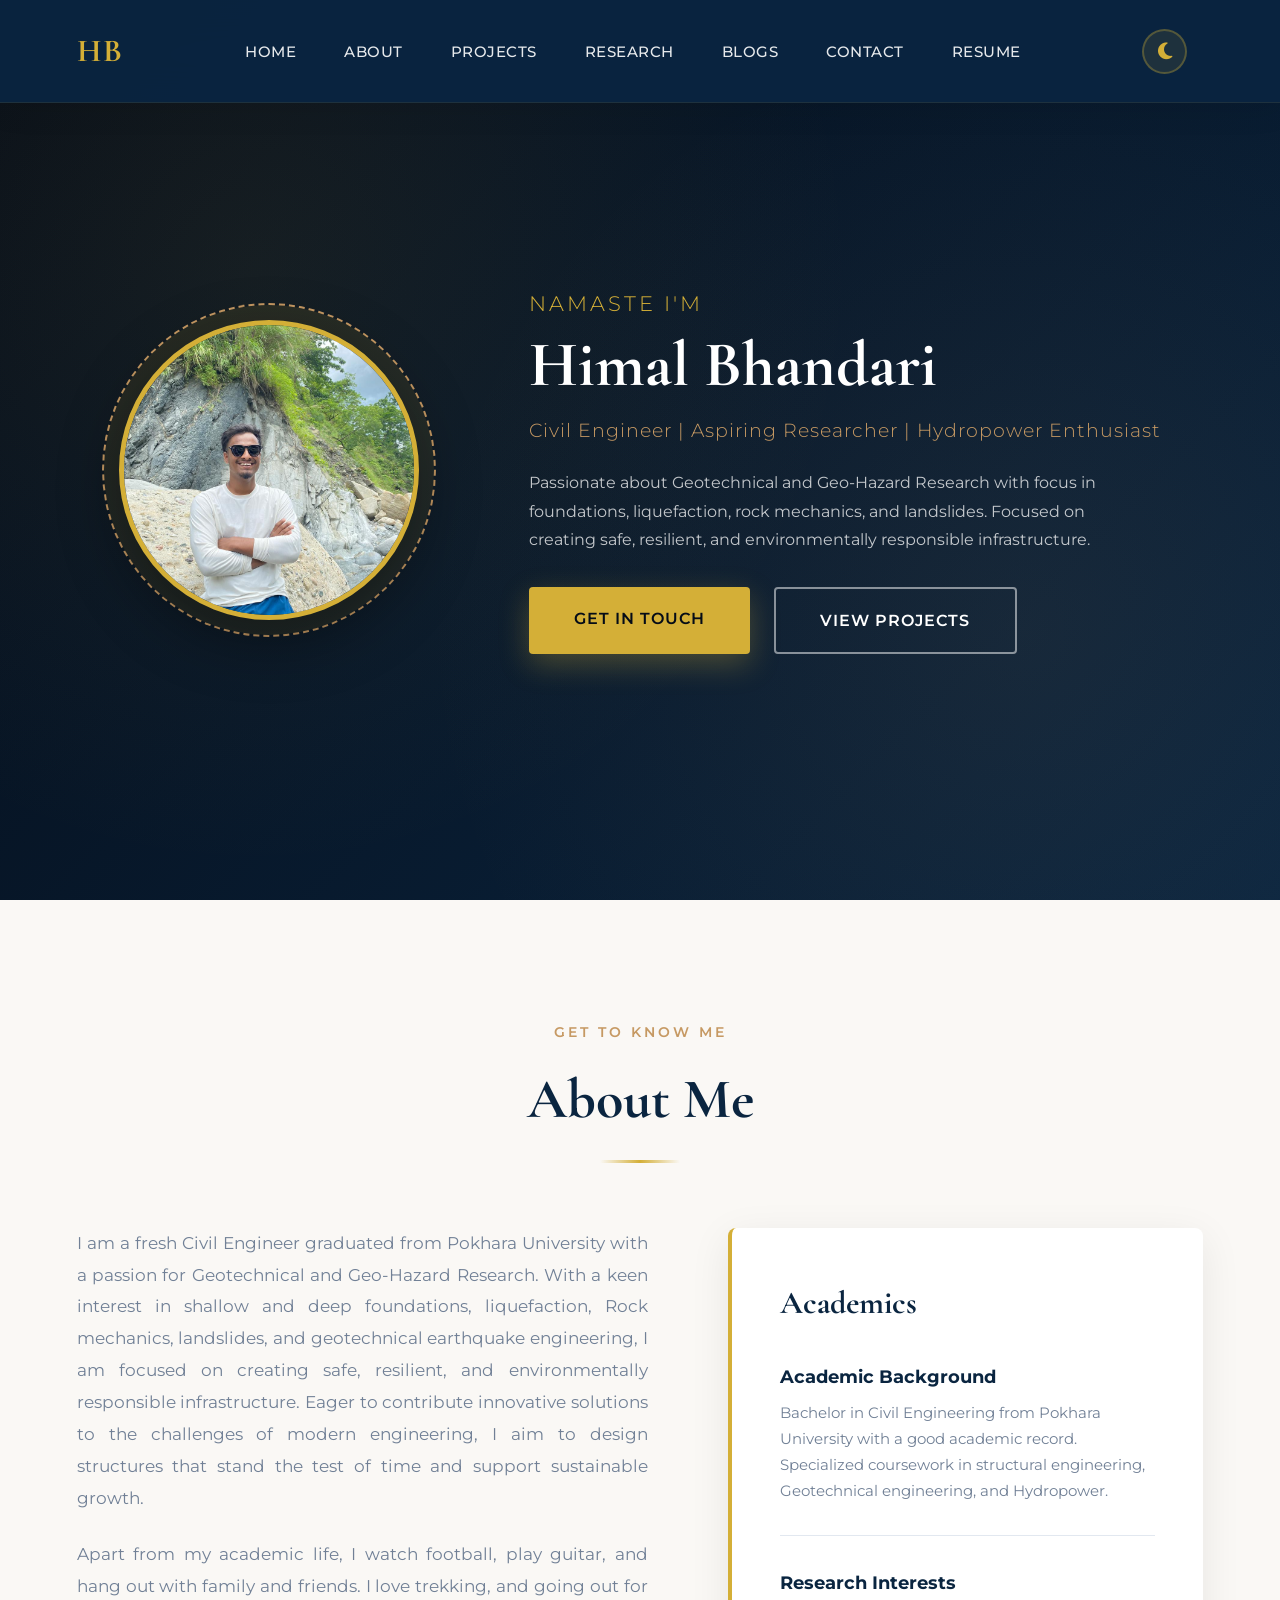
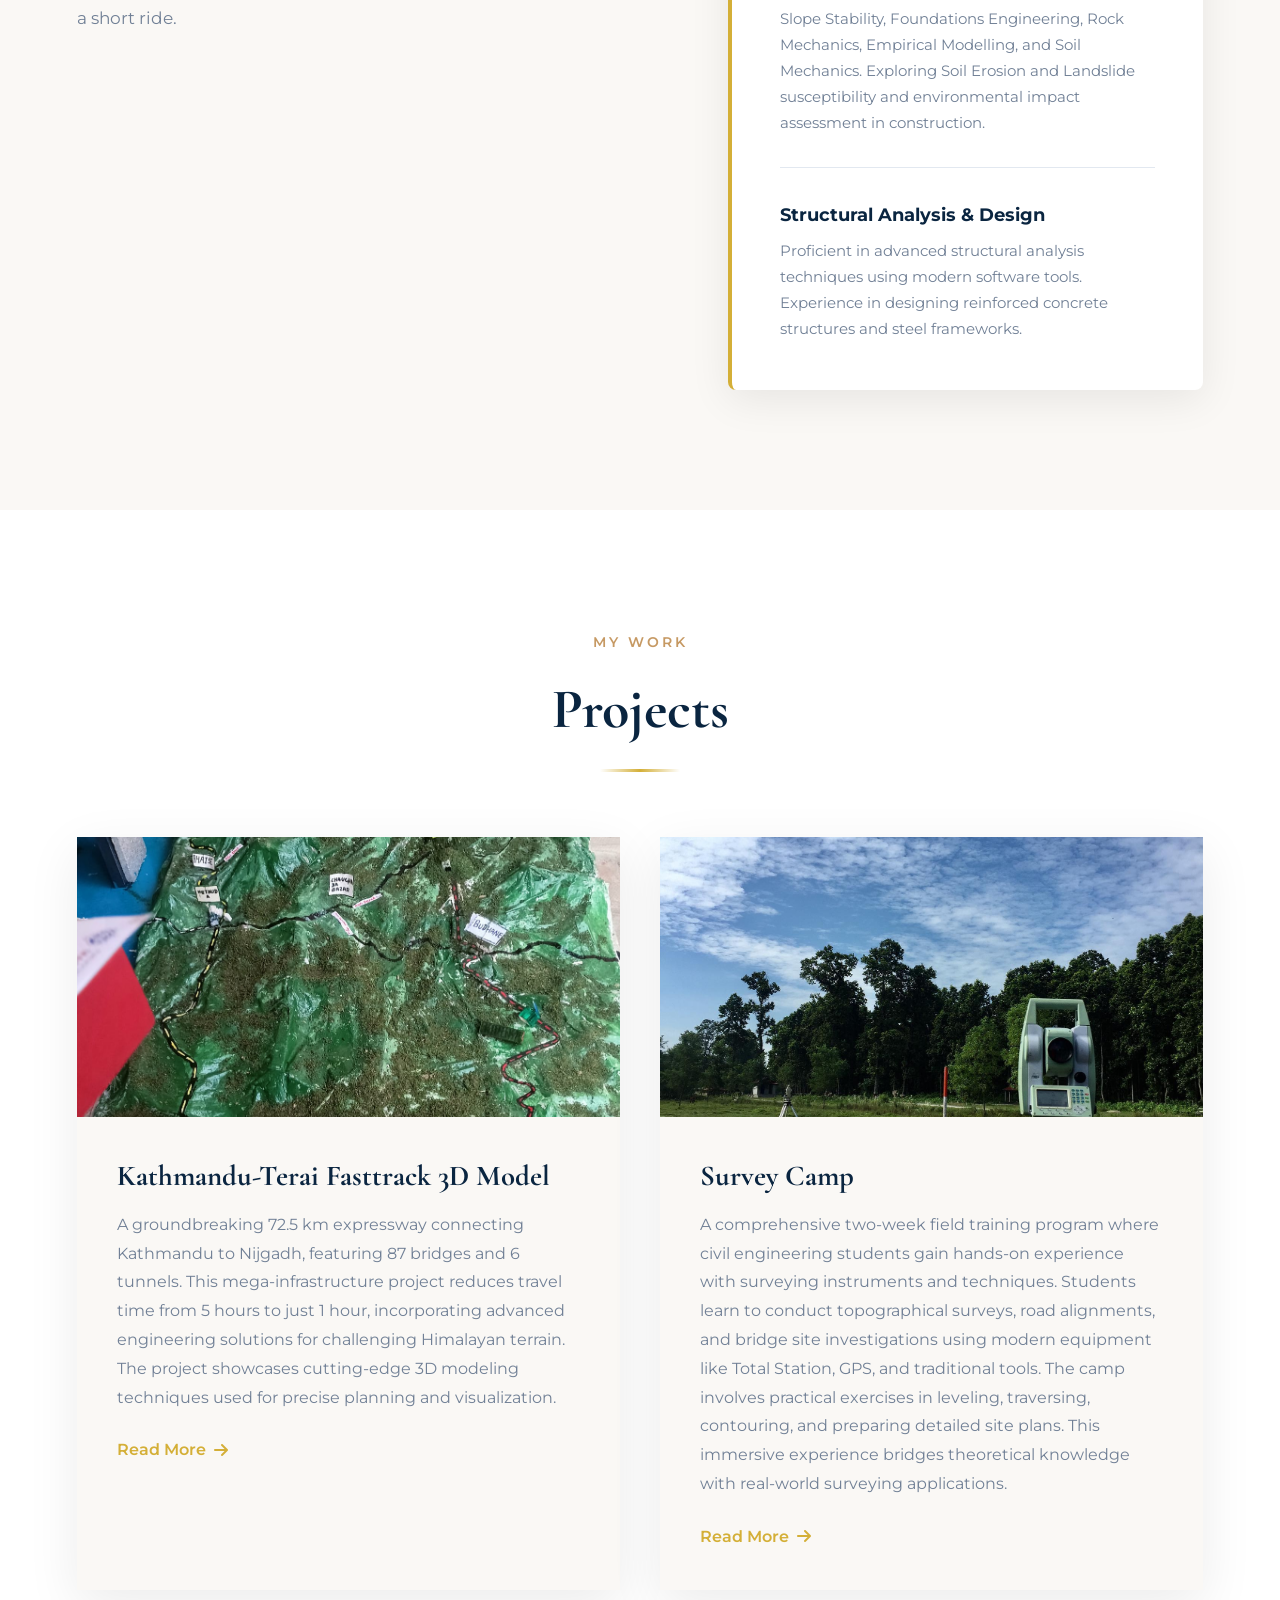
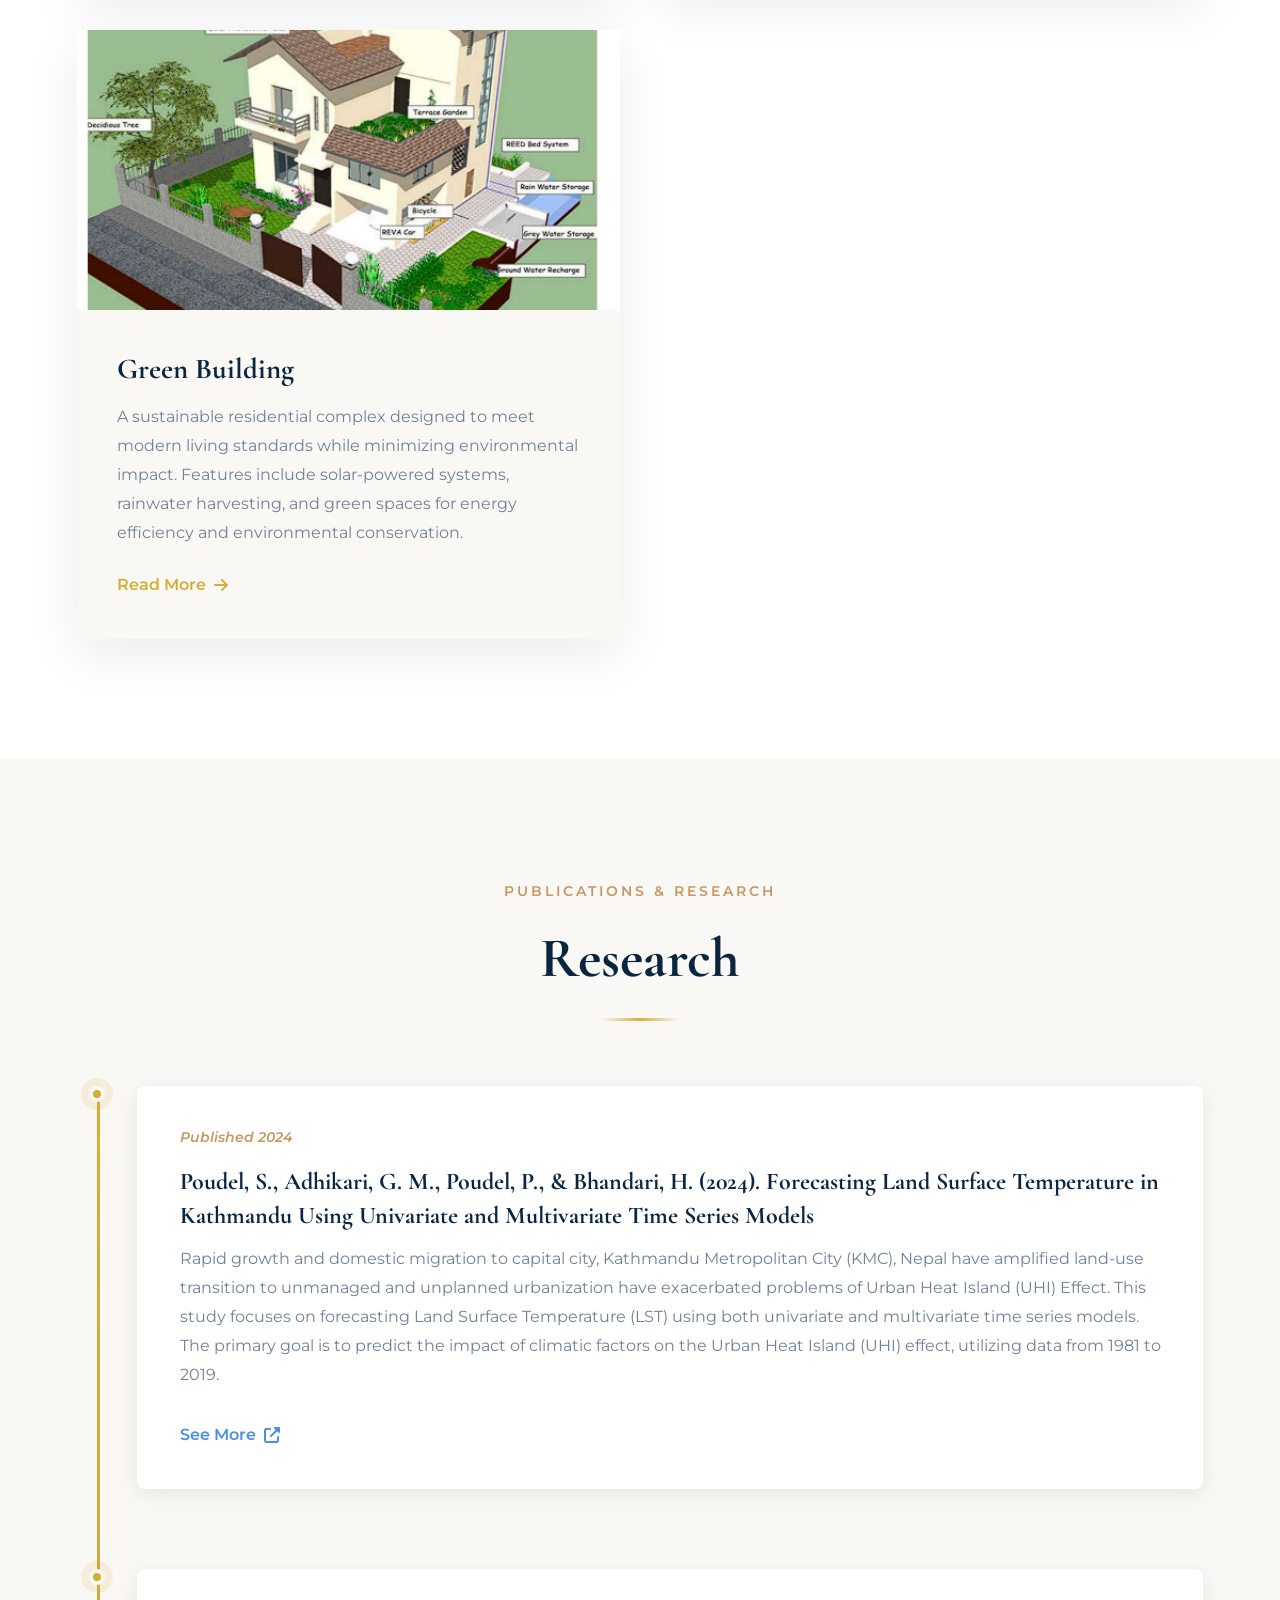
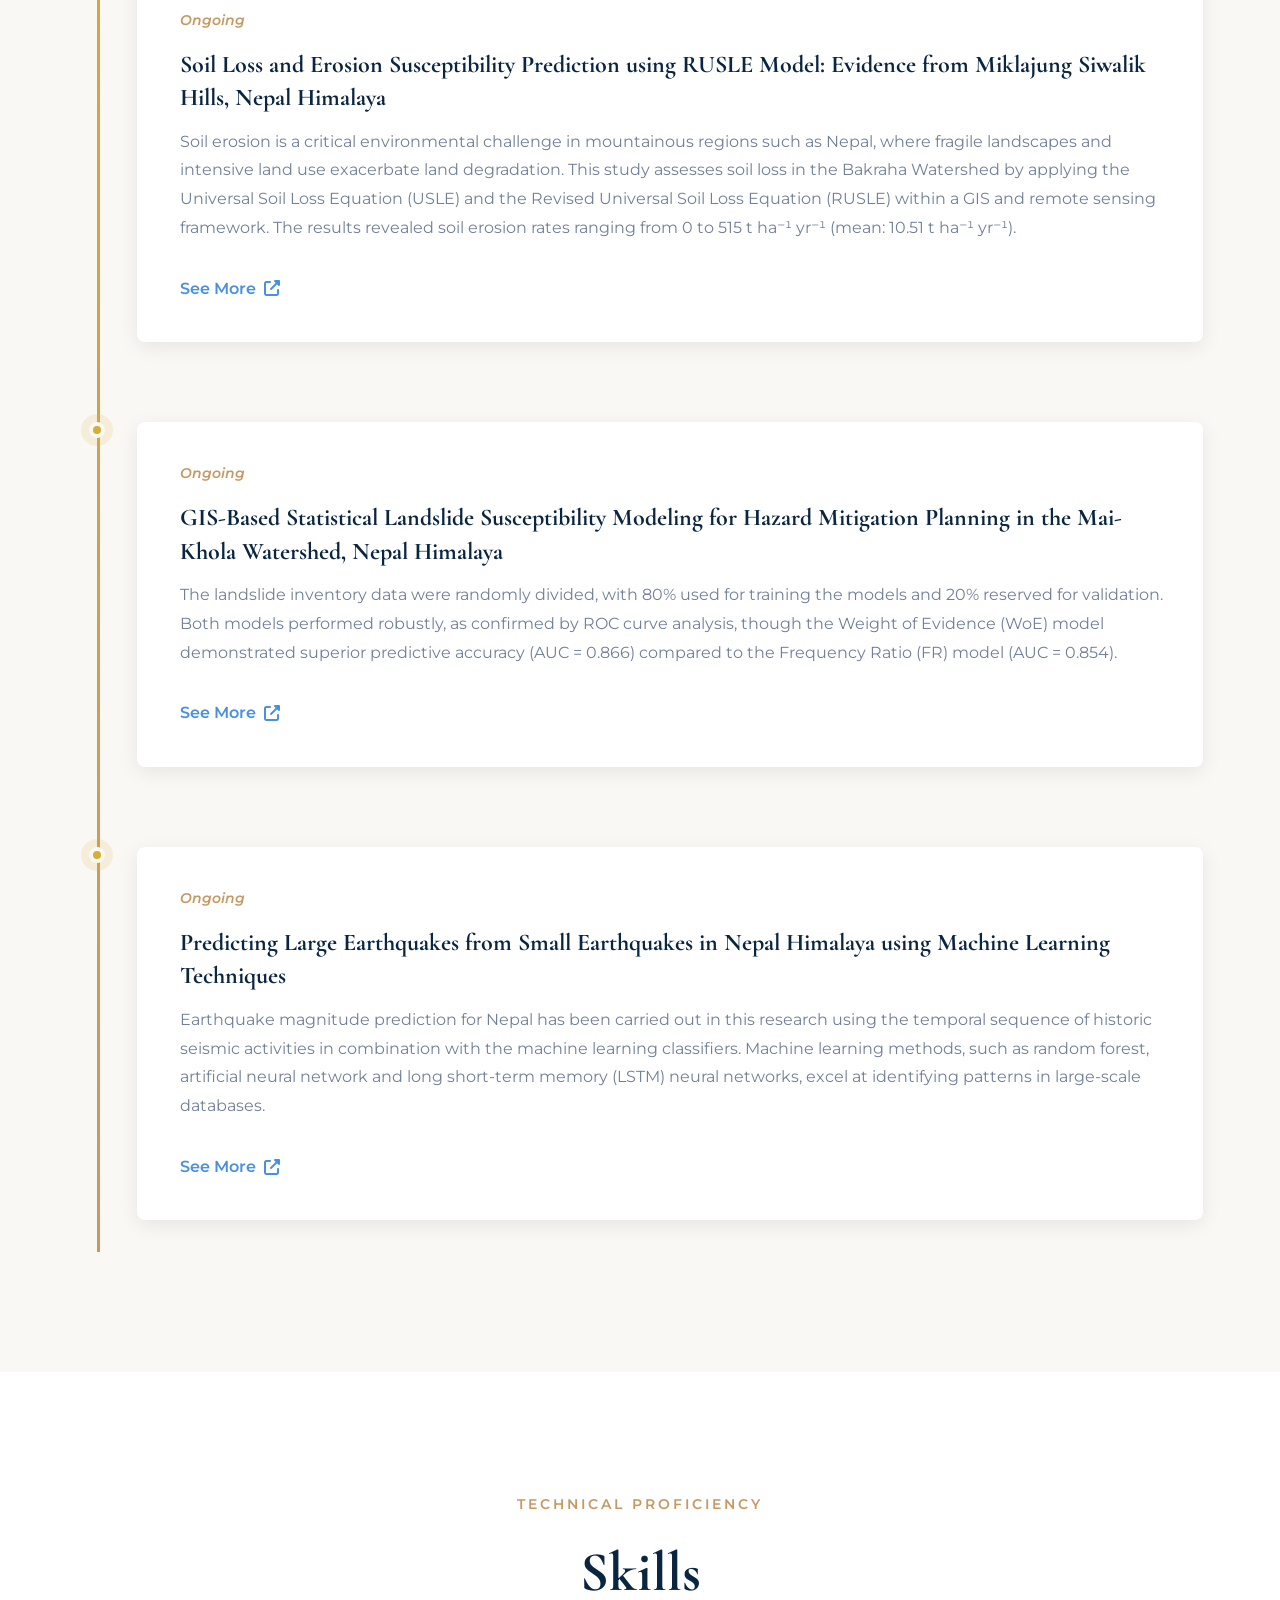
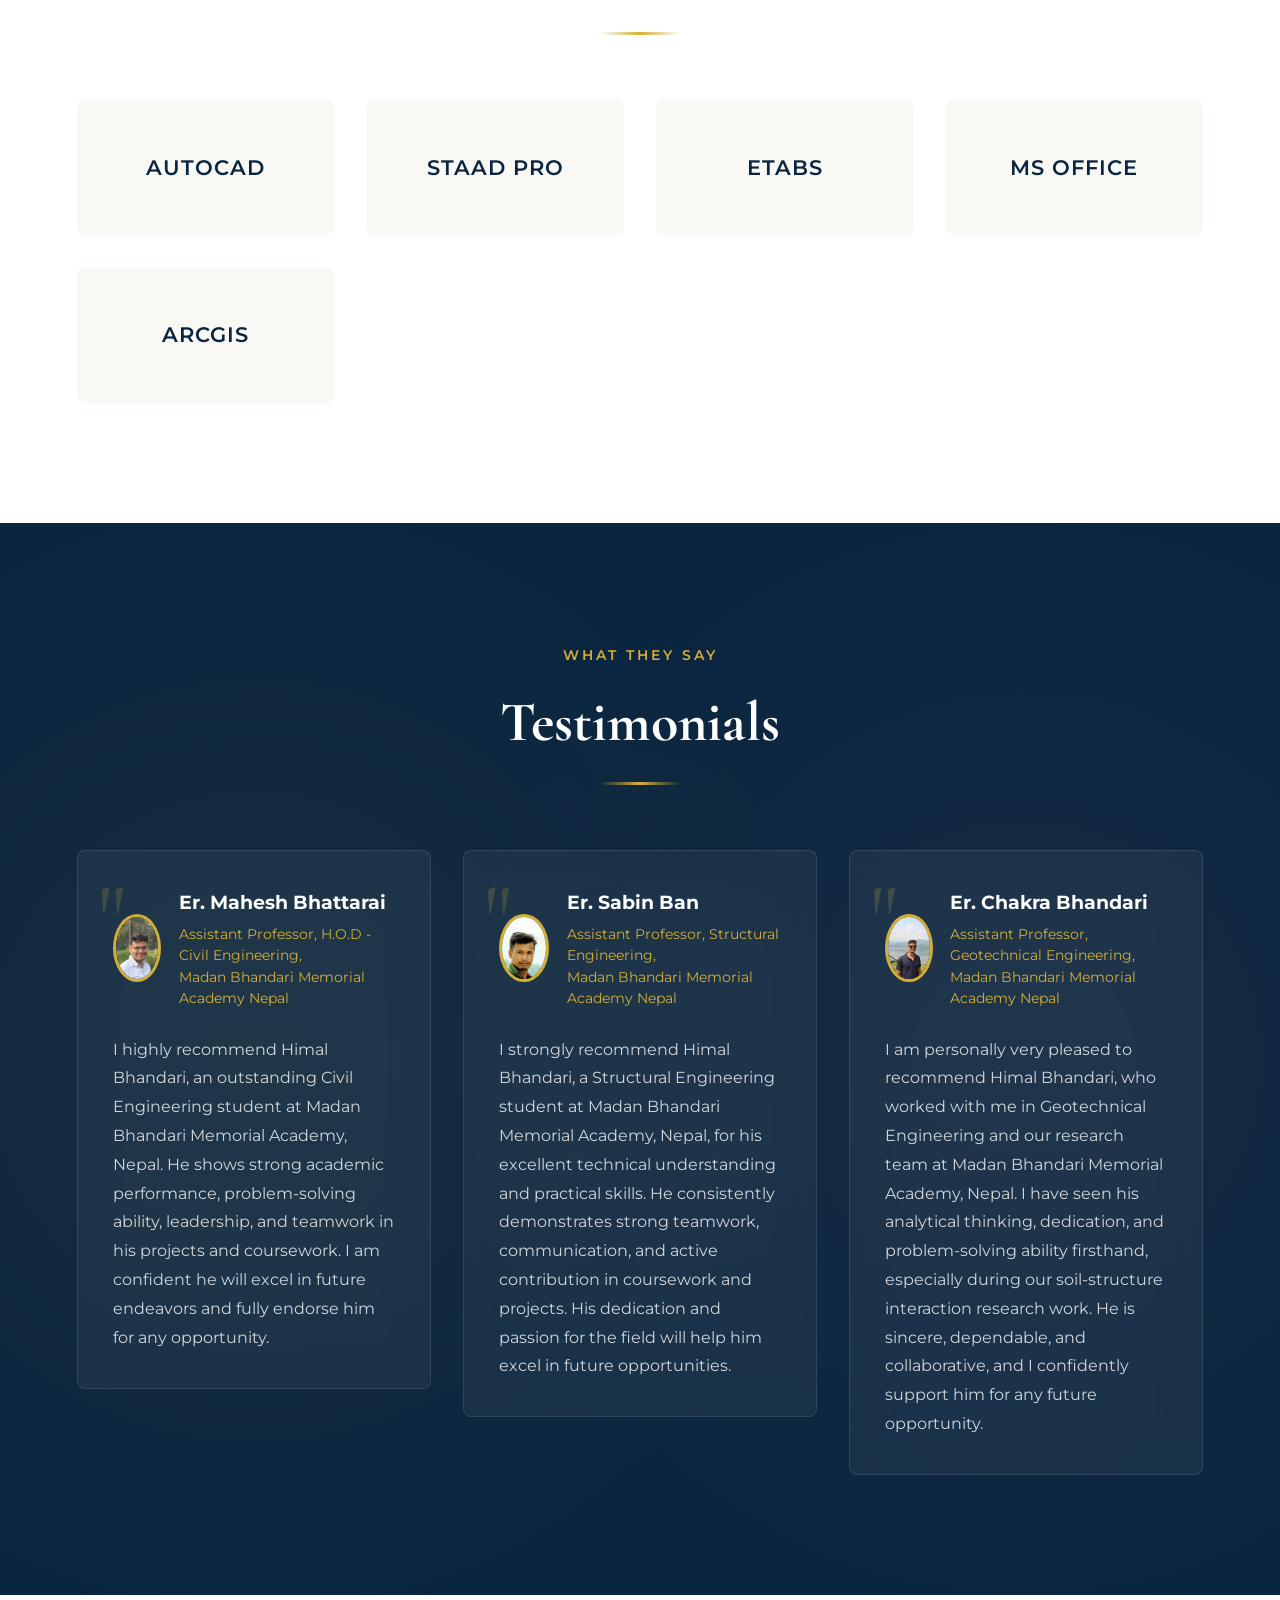
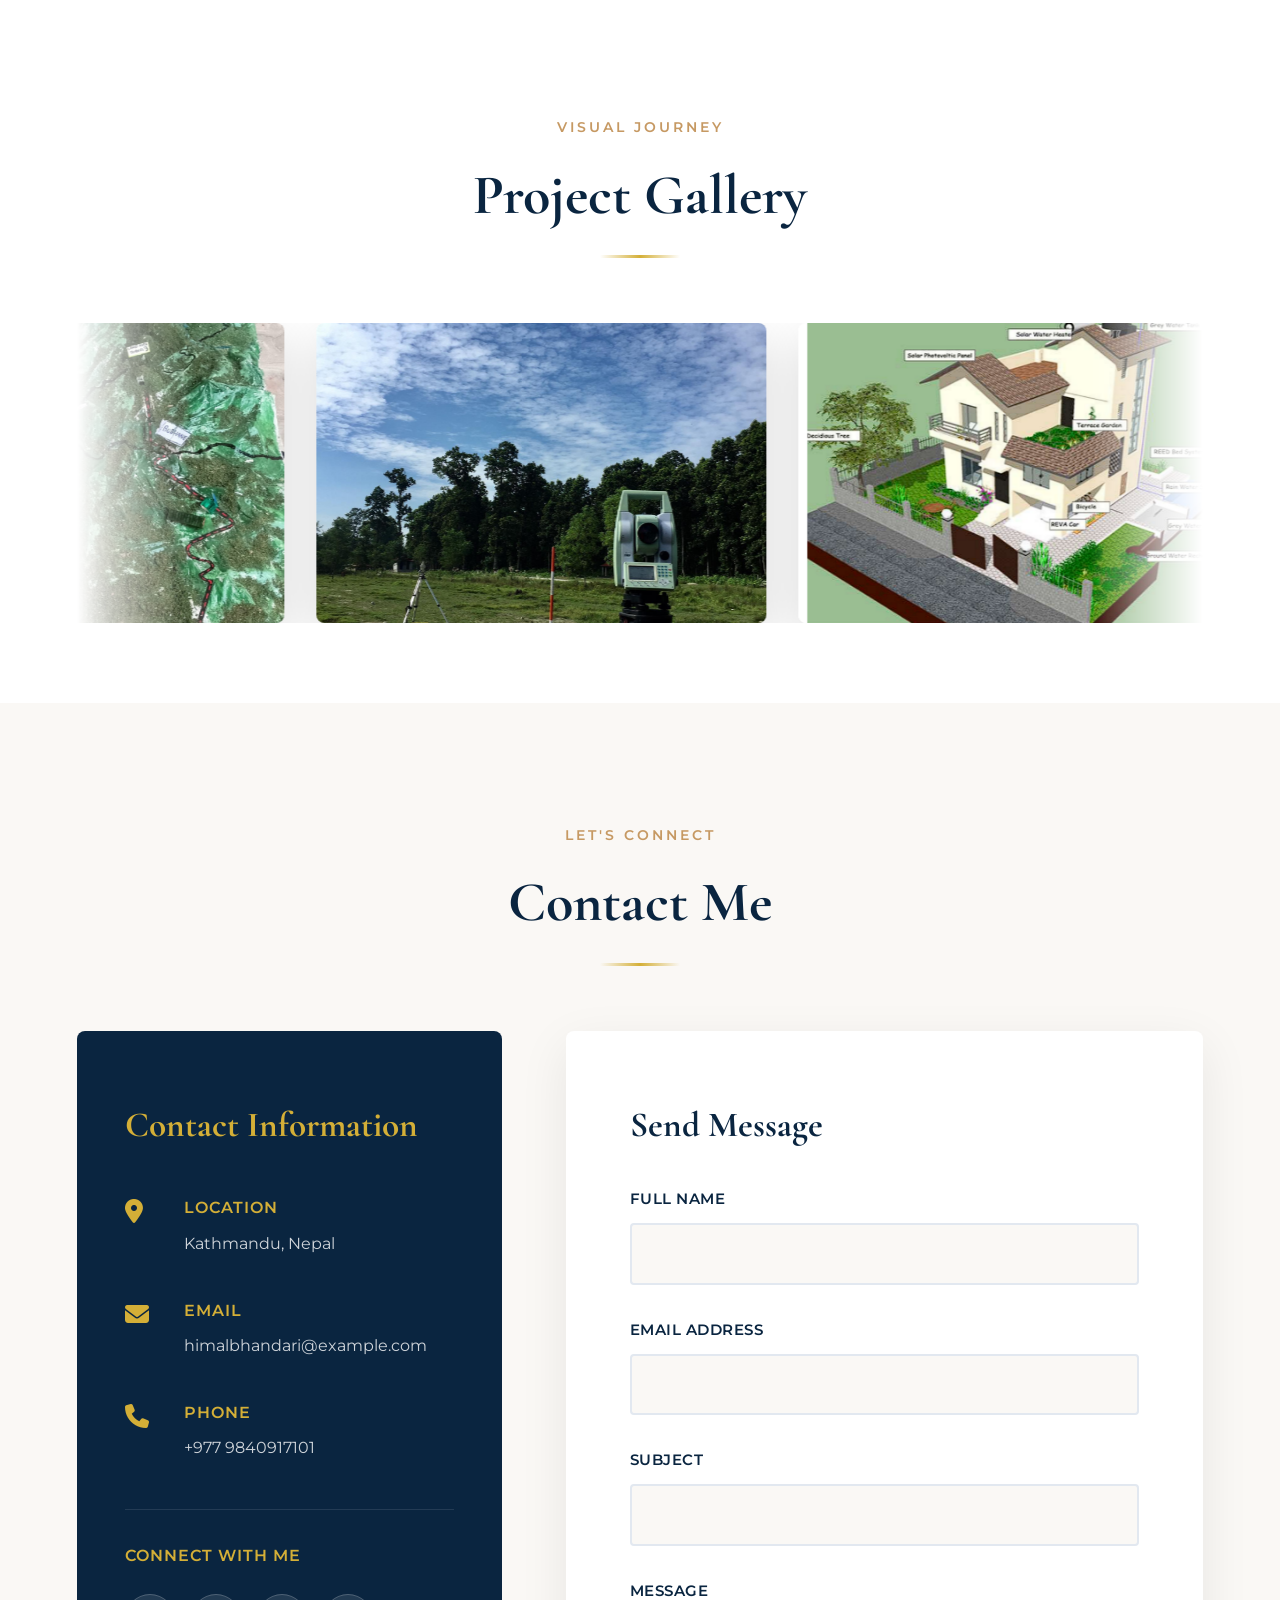
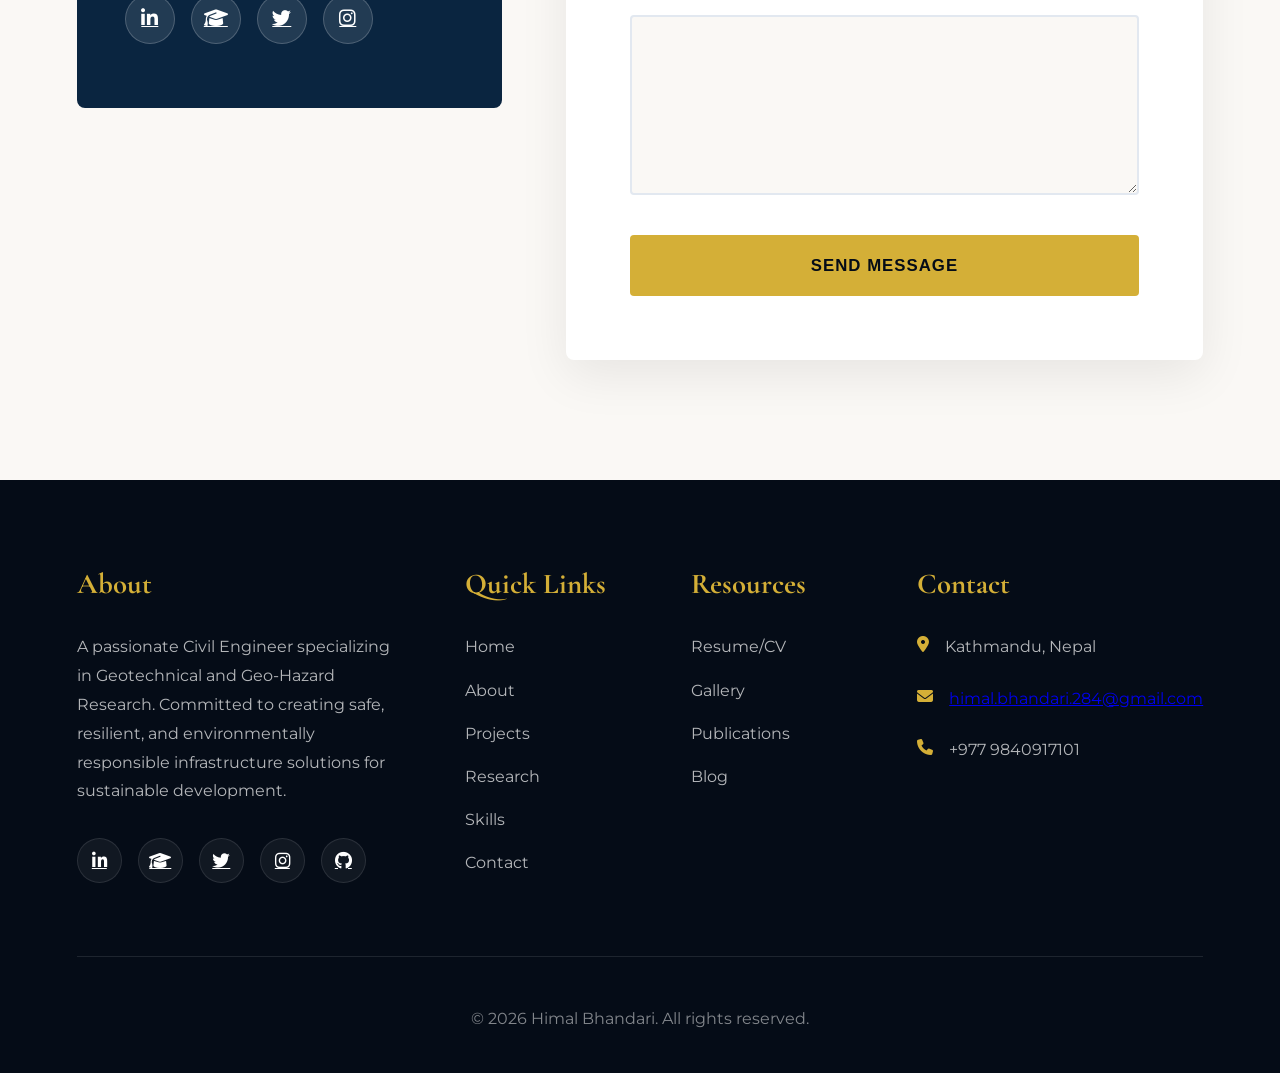
==== index.html @ 448cdfdd "Add files via upload" ====
<!DOCTYPE html>
<html lang="en">
<head>
    <meta charset="UTF-8">
    <meta name="viewport" content="width=device-width, initial-scale=1.0">
    <title>Himal Bhandari - Civil Engineer & Researcher</title>
    <link rel="icon" type="image/png" href="images/favicon-circle.png">
    <link rel="apple-touch-icon" href="images/profile.jpg">
    <meta name="description" content="Portfolio of Himal Bhandari, Civil Engineer and aspiring researcher focused on geotechnical engineering, geo-hazard analysis, hydropower, and sustainable infrastructure.">
    <meta name="keywords" content="Himal Bhandari, Civil Engineer, Geotechnical Engineering, Hydropower, Landslide, Soil Mechanics, Portfolio, Nepal">
    <meta name="author" content="Himal Bhandari">
    <meta name="robots" content="index, follow, max-image-preview:large">
    <link rel="canonical" href="index.html">
    <meta property="og:type" content="website">
    <meta property="og:title" content="Himal Bhandari - Civil Engineer & Researcher">
    <meta property="og:description" content="Civil engineering portfolio featuring projects, research, blogs, and contact information.">
    <meta property="og:url" content="index.html">
    <meta property="og:image" content="images/profile.jpg">
    <meta name="twitter:card" content="summary_large_image">
    <meta name="twitter:title" content="Himal Bhandari - Civil Engineer & Researcher">
    <meta name="twitter:description" content="Civil engineering portfolio featuring projects, research, and blogs.">
    <meta name="twitter:image" content="images/profile.jpg">
    <link href="https://fonts.googleapis.com/css2?family=Cormorant+Garamond:wght@300;400;600;700&family=Montserrat:wght@300;400;500;600;700&display=swap" rel="stylesheet">
    <link rel="stylesheet" href="https://cdnjs.cloudflare.com/ajax/libs/font-awesome/6.4.0/css/all.min.css">
    <link rel="stylesheet" href="style.css">
    <link rel="blog-page-css" href="blogs-page.css">
    <script type="application/ld+json">
    {
      "@context": "https://schema.org",
      "@type": "Person",
      "name": "Himal Bhandari",
      "jobTitle": "Civil Engineer",
      "url": "index.html",
      "image": "images/profile.jpg",
      "sameAs": [
        "https://linkedin.com/in/himal17101",
        "https://www.instagram.com/th3_heisenberg/"
      ]
    }
    </script>
</head>
<body>
    <!-- Navigation -->
    <nav>
        <div class="nav-container">
            <div class="logo"><a href="#home">HB</a></div>
            <ul class="nav-links" id="navLinks">
                <li><a href="#home">Home</a></li>
                <li><a href="#about">About</a></li>
                <li><a href="#projects">Projects</a></li>
                <li><a href="#research">Research</a></li>
                <li><a href="blogs-page.html" class="active">Blogs</a></li>
                <li><a href="#contact">Contact</a></li>
                <li><a href="images/CV_HIMAL_BHANDARI.pdf" target="_blank">Resume</a></li>
            </ul>
            <div class="theme-toggle" id="themeToggle">
                <i class="fas fa-moon"></i>
            </div>
            <div class="menu-toggle" id="menuToggle">
                <span></span>
                <span></span>
                <span></span>
            </div>
        </div>
    </nav>

    <!-- Hero Section -->
    <section class="hero" id="home">
        <div class="hero-container">
            <div class="profile-section">
                <div class="profile-image-wrapper">
                    <img src="images/profile.jpg" alt="Himal Bhandari" class="profile-image">
                </div>
            </div>
            <div class="hero-content">
                <div class="greeting">Namaste I'm</div>
                <h1>Himal Bhandari</h1>
                <div class="designation">
                    Civil Engineer | Aspiring Researcher | Hydropower Enthusiast
                </div>
                <p class="hero-description">
                    Passionate about Geotechnical and Geo-Hazard Research with focus in foundations, liquefaction, rock mechanics, and landslides. Focused on creating safe, resilient, and environmentally responsible infrastructure.
                </p>
                <div class="cta-buttons">
                    <a href="#contact" class="btn btn-primary">Get In Touch</a>
                    <a href="#projects" class="btn btn-secondary">View Projects</a>
                </div>
            </div>
        </div>
    </section>

    <!-- About Section -->
    <section class="about" id="about">
        <div class="section-container">
            <div class="section-header">
                <div class="section-subtitle">Get To Know Me</div>
                <h2 class="section-title">About Me</h2>
            </div>
            <div class="about-content">
                <div class="about-text">
                    <p>
                        I am a fresh Civil Engineer graduated from Pokhara University with a passion for Geotechnical and Geo-Hazard Research. With a keen interest in shallow and deep foundations, liquefaction, Rock mechanics, landslides, and geotechnical earthquake engineering, I am focused on creating safe, resilient, and environmentally responsible infrastructure. Eager to contribute innovative solutions to the challenges of modern engineering, I aim to design structures that stand the test of time and support sustainable growth.
                    </p>
                    <p>
                        Apart from my academic life, I watch football, play guitar, and hang out with family and friends. I love trekking, and going out for a short ride.
                    </p>
                </div>
                <div class="academics-section">
                    <h3>Academics</h3>
                    <div class="academic-item">
                        <h4>Academic Background</h4>
                        <p>Bachelor in Civil Engineering from Pokhara University with a good academic record. Specialized coursework in structural engineering, Geotechnical engineering, and Hydropower.</p>
                    </div>
                    <div class="academic-item">
                        <h4>Research Interests</h4>
                        <p>Slope Stability, Foundations Engineering, Rock Mechanics, Empirical Modelling, and Soil Mechanics. Exploring Soil Erosion and Landslide susceptibility and environmental impact assessment in construction.</p>
                    </div>
                    <div class="academic-item">
                        <h4>Structural Analysis & Design</h4>
                        <p>Proficient in advanced structural analysis techniques using modern software tools. Experience in designing reinforced concrete structures and steel frameworks.</p>
                    </div>
                </div>
            </div>
        </div>
    </section>

    <!-- Projects Section -->
    <section class="projects" id="projects">
        <div class="section-container">
            <div class="section-header">
                <div class="section-subtitle">My Work</div>
                <h2 class="section-title">Projects</h2>
            </div>
            <div class="projects-masonry">
                <div class="project-item">
                    <div class="project-image-container">
                        <img src="images/ktm-terai fasttrack model.jpg" alt="Kathmandu-Terai Fasttrack">
                        <div class="project-overlay"></div>
                    </div>
                    <div class="project-info">
                        <h3>Kathmandu-Terai Fasttrack 3D Model</h3>
                        <p>A groundbreaking 72.5 km expressway connecting Kathmandu to Nijgadh, featuring 87 bridges and 6 tunnels. This mega-infrastructure project reduces travel time from 5 hours to just 1 hour, incorporating advanced engineering solutions for challenging Himalayan terrain. The project showcases cutting-edge 3D modeling techniques used for precise planning and visualization.</p>
                        <a href="project-fasttrack.html" class="project-link">
                            Read More <i class="fas fa-arrow-right"></i>
                        </a>
                    </div>
                </div>

                <div class="project-item">
                    <div class="project-image-container">
                        <img src="images/survey camp1.jpeg" alt="Survey Camp">
                        <div class="project-overlay"></div>
                    </div>
                    <div class="project-info">
                        <h3>Survey Camp</h3>
                        <p>A comprehensive two-week field training program where civil engineering students gain hands-on experience with surveying instruments and techniques. Students learn to conduct topographical surveys, road alignments, and bridge site investigations using modern equipment like Total Station, GPS, and traditional tools. The camp involves practical exercises in leveling, traversing, contouring, and preparing detailed site plans. This immersive experience bridges theoretical knowledge with real-world surveying applications.</p>
                        <a href="project-survey-camp.html" class="project-link">
                            Read More <i class="fas fa-arrow-right"></i>
                        </a>
                    </div>
                </div>

                <div class="project-item">
                    <div class="project-image-container">
                        <img src="images/green building .png" alt="Green Building">
                        <div class="project-overlay"></div>
                    </div>
                    <div class="project-info">
                        <h3>Green Building</h3>
                        <p>A sustainable residential complex designed to meet modern living standards while minimizing environmental impact. Features include solar-powered systems, rainwater harvesting, and green spaces for energy efficiency and environmental conservation.</p>
                        <a href="project-green-building.html" class="project-link">
                            Read More <i class="fas fa-arrow-right"></i>
                        </a>
                    </div>
                </div>
            </div>
        </div>
    </section>

    <!-- Research Section -->
    <section class="research" id="research">
        <div class="section-container">
            <div class="section-header">
                <div class="section-subtitle">Publications & Research</div>
                <h2 class="section-title">Research</h2>
            </div>
            <div class="research-timeline">
                <div class="research-entry">
                    <div class="research-marker"></div>
                    <div class="research-image">
                        <img src="images/LST analysis of KTM.png" alt="LST Analysis Research">
                    </div>
                    <div class="research-content">
                        <div class="research-meta">Published 2024</div>
                        <h3>Poudel, S., Adhikari, G. M., Poudel, P., & <b>Bhandari, H</b>. (2024). Forecasting Land Surface Temperature in Kathmandu Using Univariate and Multivariate Time Series Models</h3>
                        <p>Rapid growth and domestic migration to capital city, Kathmandu Metropolitan City (KMC), Nepal have amplified land-use transition to unmanaged and unplanned urbanization have exacerbated problems of Urban Heat Island (UHI) Effect. This study focuses on forecasting Land Surface Temperature (LST) using both univariate and multivariate time series models. The primary goal is to predict the impact of climatic factors on the Urban Heat Island (UHI) effect, utilizing data from 1981 to 2019.</p>
                        <a href="https://www.preprints.org/manuscript/202410.1562/v1" target="_blank" class="research-link">
                            See More <i class="fas fa-external-link-alt"></i>
                        </a>
                    </div>
                </div>

                <div class="research-entry">
                    <div class="research-marker"></div>
                    <div class="research-image">
                        <img src="images/soil severity classes.png" alt="Soil Loss Research">
                    </div>
                    <div class="research-content">
                        <div class="research-meta">Ongoing</div>
                        <h3>Soil Loss and Erosion Susceptibility Prediction using RUSLE Model: Evidence from Miklajung Siwalik Hills, Nepal Himalaya</h3>
                        <p>Soil erosion is a critical environmental challenge in mountainous regions such as Nepal, where fragile landscapes and intensive land use exacerbate land degradation. This study assesses soil loss in the Bakraha Watershed by applying the Universal Soil Loss Equation (USLE) and the Revised Universal Soil Loss Equation (RUSLE) within a GIS and remote sensing framework. The results revealed soil erosion rates ranging from 0 to 515 t ha⁻¹ yr⁻¹ (mean: 10.51 t ha⁻¹ yr⁻¹).</p>
                        <a href="images/Final Black book report on soil loss and erosion .pdf" class="research-link">
                            See More <i class="fas fa-external-link-alt"></i>
                        </a>
                    </div>
                </div>

                <div class="research-entry">
                    <div class="research-marker"></div>
                    <div class="research-image">
                        <img src="images/landslide.jpg" alt="Landslide Research">
                    </div>
                    <div class="research-content">
                        <div class="research-meta">Ongoing</div>
                        <h3>GIS-Based Statistical Landslide Susceptibility Modeling for Hazard Mitigation Planning in the Mai-Khola Watershed, Nepal Himalaya</h3>
                        <p>The landslide inventory data were randomly divided, with 80% used for training the models and 20% reserved for validation. Both models performed robustly, as confirmed by ROC curve analysis, though the Weight of Evidence (WoE) model demonstrated superior predictive accuracy (AUC = 0.866) compared to the Frequency Ratio (FR) model (AUC = 0.854).</p>
                        <a href="images/landslide final report.pdf" class="research-link">
                            See More <i class="fas fa-external-link-alt"></i>
                        </a>
                    </div>
                </div>

                <div class="research-entry">
                    <div class="research-marker"></div>
                    <div class="research-image">
                        <img src="images/paper coming soon.png" alt="Earthquake Prediction Research">
                    </div>
                    <div class="research-content">
                        <div class="research-meta">Ongoing</div>
                        <h3>Predicting Large Earthquakes from Small Earthquakes in Nepal Himalaya using Machine Learning Techniques</h3>
                        <p>Earthquake magnitude prediction for Nepal has been carried out in this research using the temporal sequence of historic seismic activities in combination with the machine learning classifiers. Machine learning methods, such as random forest, artificial neural network and long short-term memory (LSTM) neural networks, excel at identifying patterns in large-scale databases.</p>
                        <a href="images/proposal of large earthquake prediction from small earthquake using machine learning techniques.pdf" class="research-link">
                            See More <i class="fas fa-external-link-alt"></i>
                        </a>
                    </div>
                </div>
            </div>
        </div>
    </section>

    <!-- Skills Section -->
    <section class="skills" id="skills">
        <div class="section-container">
            <div class="section-header">
                <div class="section-subtitle">Technical Proficiency</div>
                <h2 class="section-title">Skills</h2>
            </div>
            <div class="skills-grid">
                <div class="skill-card">
                    <h3>AUTOCAD</h3>
                </div>
                <div class="skill-card">
                    <h3>STAAD PRO</h3>
                </div>
                <div class="skill-card">
                    <h3>ETABS</h3>
                </div>
                <div class="skill-card">
                    <h3>MS OFFICE</h3>
                </div>
                <div class="skill-card">
                    <h3>ARCGIS</h3>
                </div>
            </div>
        </div>
    </section>

    <!-- Testimonials Section -->
    <section class="testimonials">
        <div class="section-container">
            <div class="section-header">
                <div class="section-subtitle">What They Say</div>
                <h2 class="section-title">Testimonials</h2>
            </div>
            <div class="testimonials-slider">
                <div class="testimonial-track">
                    <div class="testimonial-card">
                        <div class="testimonial-header">
                            <div class="testimonial-avatar">
                                <img src="images/mahesh-bhattrai.jpg" alt="Er. Mahesh Bhattarai">
                            </div>
                            <div class="testimonial-author">
                                <h4>Er. Mahesh Bhattarai</h4>
                                <p>Assistant Professor, H.O.D - Civil Engineering,<br>Madan Bhandari Memorial Academy Nepal</p>
                            </div>
                        </div>
                        <div class="testimonial-text">
                            I highly recommend Himal Bhandari, an outstanding Civil Engineering student at Madan Bhandari Memorial Academy, Nepal.
He shows strong academic performance, problem-solving ability, leadership, and teamwork in his projects and coursework.
I am confident he will excel in future endeavors and fully endorse him for any opportunity.
                        </div>
                    </div>

                    <div class="testimonial-card">
                        <div class="testimonial-header">
                            <div class="testimonial-avatar">
                                <img src="images/sabin-ban.jpg" alt="Er. Sabin Ban">
                            </div>
                            <div class="testimonial-author">
                                <h4>Er. Sabin Ban</h4>
                                <p>Assistant Professor, Structural Engineering,<br>Madan Bhandari Memorial Academy Nepal</p>
                            </div>
                        </div>
                        <div class="testimonial-text">
                            I strongly recommend Himal Bhandari, a Structural Engineering student at Madan Bhandari Memorial Academy, Nepal, for his excellent technical understanding and practical skills.
                                He consistently demonstrates strong teamwork, communication, and active contribution in coursework and projects.
                                    His dedication and passion for the field will help him excel in future opportunities.
                        </div>
                    </div>

                    <div class="testimonial-card">
                        <div class="testimonial-header">
                            <div class="testimonial-avatar">
                                <img src="images/chakra-bhandari.png" alt="Er. Chakra Bhandari">
                            </div>
                            <div class="testimonial-author">
                                <h4>Er. Chakra Bhandari</h4>
                                <p>Assistant Professor, Geotechnical Engineering,<br>Madan Bhandari Memorial Academy Nepal</p>
                            </div>
                        </div>
                        <div class="testimonial-text">
                           I am personally very pleased to recommend Himal Bhandari, who worked with me in Geotechnical Engineering and our research team at Madan Bhandari Memorial Academy, Nepal.
                                I have seen his analytical thinking, dedication, and problem-solving ability firsthand, especially during our soil-structure interaction research work.
                                    He is sincere, dependable, and collaborative, and I confidently support him for any future opportunity.
                        </div>
                    </div>

                    <div class="testimonial-card">
                        <div class="testimonial-header">
                            <div class="testimonial-avatar">
                                <img src="images/himal senior.jpeg" alt="Er. Himal Bhandari">
                            </div>
                            <div class="testimonial-author">
                                <h4>Er. Himal Bhandari</h4>
                                <p>Computer Engineer, Dot Net Developer,<br>Kathmandu, Nepal</p>
                            </div>
                        </div>
                        <div class="testimonial-text">
                            Himal consistently demonstrates discipline, technical curiosity, and practical engineering judgment.
                                He works methodically, communicates clearly, and contributes positively in collaborative environments.
                                    I strongly believe he will deliver high-quality results in research and professional engineering roles.
                        </div>
                    </div>
                </div>
            </div>
        </div>
    </section>

    <!-- Gallery Section -->
    <section class="gallery" id="gallery">
        <div class="section-container">
            <div class="section-header">
                <div class="section-subtitle">Visual Journey</div>
                <h2 class="section-title">Project Gallery</h2>
            </div>
        </div>
        <div class="gallery-slider">
            <div class="gallery-track">
                <div class="gallery-item">
                    <img src="images/ktm-terai fasttrack model.jpg" alt="Physical Model of Fasttrack">
                </div>
                <div class="gallery-item">
                    <img src="images/survey camp1.jpeg" alt="survey using total station">
                </div>
                <div class="gallery-item">
                    <img src="images/green building .png" alt="Thematic image of green building">
                </div>
                <div class="gallery-item">
                    <img src="images/LST analysis of KTM.png" alt="Project 4">
                </div>
                <div class="gallery-item">
                    <img src="images/soil severity classes.png" alt="Soil erosion severity classes of Bakraha Watershed, urlabari.">
                </div>
                <div class="gallery-item">
                    <img src="images/landslide.jpg" alt="Landslide inventory of Mail khola watershed illam.">
                </div>
                <!-- Duplicate for seamless loop -->
                <div class="gallery-item">
                    <img src="images/ktm-terai fasttrack model.jpg" alt="Physical Model of Fasttrack">
                </div>
                <div class="gallery-item">
                    <img src="images/survey camp1.jpeg" alt="survey using total station">
                </div>
                <div class="gallery-item">
                    <img src="images/green building .png" alt="Thematic image of green building">
                </div>
                <div class="gallery-item">
                    <img src="images/LST analysis of KTM.png" alt="Project 4">
                </div>
                <div class="gallery-item">
                    <img src="images/soil severity classes.png" alt="Soil erosion severity classes of Bakraha Watershed, urlabari.">
                </div>
                <div class="gallery-item">
                    <img src="images/landslide.jpg" alt="Landslide inventory of Mail khola watershed illam.">
                </div>
            </div>
        </div>
    </section>

    <!-- Contact Section -->
    <section class="contact" id="contact">
        <div class="section-container">
            <div class="section-header">
                <div class="section-subtitle">Let's Connect</div>
                <h2 class="section-title">Contact Me</h2>
            </div>
            <div class="contact-wrapper">
                <div class="contact-info-section">
                    <h3>Contact Information</h3>
                    
                    <div class="contact-item">
                        <i class="fas fa-map-marker-alt"></i>
                        <div class="contact-item-content">
                            <h4>Location</h4>
                            <p>Kathmandu, Nepal</p>
                        </div>
                    </div>

                    <div class="contact-item">
                        <i class="fas fa-envelope"></i>
                        <div class="contact-item-content">
                            <h4>Email</h4>
                            <p>himalbhandari@example.com</p>
                        </div>
                    </div>

                    <div class="contact-item">
                        <i class="fas fa-phone"></i>
                        <div class="contact-item-content">
                            <h4>Phone</h4>
                            <p>+977 9840917101</p>
                        </div>
                    </div>

                    <div class="contact-social">
                        <h4>Connect With Me</h4>
                        <div class="social-icons">
                            <a href="https://linkedin.com/in/himal17101" target="_blank"><i class="fab fa-linkedin-in"></i></a>
                            <a href="https://scholar.google.com/citations?user=aq6gFBcAAAAJ&hl=en" target="_blank"><i class="fas fa-graduation-cap"></i></a>
                            <a href="https://twitter.com" target="_blank"><i class="fab fa-twitter"></i></a>
                            <a href="https://www.instagram.com/th3_heisenberg/" target="_blank"><i class="fab fa-instagram"></i></a>
                        </div>
                    </div>
                </div>

                <div class="contact-form-section">
                    <h3>Send Message</h3>
                    <form id="contactForm" action="https://formsubmit.co/himal.bhandari.284@gmail.com" method="POST">
                        <input type="hidden" name="_subject" value="New portfolio contact form submission">
                        <div class="form-group">
                            <label for="name">Full Name</label>
                            <input type="text" id="name" name="name" required>
                        </div>
                        <div class="form-group">
                            <label for="email">Email Address</label>
                            <input type="email" id="email" name="email" required>
                        </div>
                        <div class="form-group">
                            <label for="subject">Subject</label>
                            <input type="text" id="subject" name="subject" required>
                        </div>
                        <div class="form-group">
                            <label for="message">Message</label>
                            <textarea id="message" name="message" required></textarea>
                        </div>
                        <button type="submit" class="submit-btn">Send Message</button>
                    </form>
                </div>
            </div>
        </div>
    </section>

    <!-- Footer -->
    <footer>
        <div class="footer-content">
            <div class="footer-section footer-about">
                <h3>About</h3>
                <p>A passionate Civil Engineer specializing in Geotechnical and Geo-Hazard Research. Committed to creating safe, resilient, and environmentally responsible infrastructure solutions for sustainable development.</p>
                <div class="footer-social">
                    <a href="https://linkedin.com/in/himal17101" target="_blank"><i class="fab fa-linkedin-in"></i></a>
                    <a href="https://scholar.google.com/citations?user=aq6gFBcAAAAJ&hl=en" target="_blank"><i class="fas fa-graduation-cap"></i></a>
                    <a href="https://twitter.com" target="_blank"><i class="fab fa-twitter"></i></a>
                    <a href="https://www.instagram.com/th3_heisenberg/" target="_blank"><i class="fab fa-instagram"></i></a>
                    <a href="https://github.com" target="_blank"><i class="fab fa-github"></i></a>
                </div>
            </div>

            <div class="footer-section">
                <h3>Quick Links</h3>
                <ul class="footer-links">
                    <li><a href="#home">Home</a></li>
                    <li><a href="#about">About</a></li>
                    <li><a href="#projects">Projects</a></li>
                    <li><a href="#research">Research</a></li>
                    <li><a href="#skills">Skills</a></li>
                    <li><a href="#contact">Contact</a></li>
                </ul>
            </div>

            <div class="footer-section">
                <h3>Resources</h3>
                <ul class="footer-links">
                    <li><a href="images/CV_HIMAL_BHANDARI.pdf" target="_blank">Resume/CV</a></li>
                    <li><a href="#gallery">Gallery</a></li>
                    <li><a href="#">Publications</a></li>
                    <li><a href="blogs-page.html">Blog</a></li>
                </ul>
            </div>

            <div class="footer-section">
                <h3>Contact</h3>
                <div class="footer-contact-item">
                    <i class="fas fa-map-marker-alt"></i>
                    <p>Kathmandu, Nepal</p>
                </div>
                <div class="footer-contact-item">
                    <i class="fas fa-envelope"></i>
                    <a href="mailto:himal.bhandari.284@gmail.com">himal.bhandari.284@gmail.com</a>
                </div>
                <div class="footer-contact-item">
                    <i class="fas fa-phone"></i>
                    <p>+977 9840917101</p>
                </div>
            </div>
        </div>

        <div class="footer-bottom">
            <p>&copy; 2026 Himal Bhandari. All rights reserved.</p>
        </div>
    </footer>

    <!-- WhatsApp Float Button 
    <a href="https://wa.me/9779840917101?text=Hello%20Himal%2C%20I%20would%20like%20to%20discuss" class="whatsapp-float" target="_blank">
        <i class="fab fa-whatsapp"></i>
    </a> -->

    <script src="script.js"></script>
</body>
</html>
---- style.css ----
* {
    margin: 0;
    padding: 0;
    box-sizing: border-box;
}

:root {
    --primary: #0a2540;
    --secondary: #c69963;
    --accent: #d4af37;
    --dark: #050c17;
    --light: #faf8f5;
    --text: #2d3748;
    --gray: #718096;
    --muted: #a0aec0;
}

/* Dark Theme Variables */
[data-theme="dark"] {
    --primary: #0f1f2e;
    --secondary: #d4a574;
    --accent: #e8b968;
    --dark: #050c17;
    --light: #1a1a1a;
    --text: #e2e8f0;
    --gray: #a0aec0;
    --muted: #718096;
}

body {
    font-family: 'Montserrat', sans-serif;
    color: var(--text);
    line-height: 1.7;
    overflow-x: hidden;
    background: var(--light);
    transition: background-color 0.3s ease, color 0.3s ease;
}

html {
    scroll-behavior: smooth;
}

/* Navigation */
nav {
    position: fixed;
    top: 0;
    width: 100%;
    background: rgba(10, 37, 64, 0.97);
    backdrop-filter: blur(20px);
    padding: 1.5rem 6%;
    z-index: 1000;
    box-shadow: 0 4px 30px rgba(0,0,0,0.1);
    border-bottom: 1px solid rgba(212, 175, 55, 0.1);
    animation: slideDown 0.6s ease-out;
}

@keyframes slideDown {
    from {
        transform: translateY(-100%);
        opacity: 0;
    }
    to {
        transform: translateY(0);
        opacity: 1;
    }
}

.nav-container {
    max-width: 1400px;
    margin: 0 auto;
    display: flex;
    justify-content: space-between;
    align-items: center;
}

.logo {
    font-family: 'Cormorant Garamond', serif;
    font-size: 2rem;
    font-weight: 700;
    color: var(--accent);
    letter-spacing: 2px;
    transition: all 0.3s ease;
}

.logo:hover {
    color: var(--secondary);
}

.logo a {
    color: inherit;
    text-decoration: none;
}

.nav-links {
    display: flex;
    gap: 3rem;
    list-style: none;
}

.nav-links a {
    color: rgba(255,255,255,0.9);
    text-decoration: none;
    font-weight: 500;
    font-size: 0.95rem;
    letter-spacing: 0.5px;
    transition: all 0.3s ease;
    position: relative;
    text-transform: uppercase;
}

.nav-links a::before {
    content: '';
    position: absolute;
    bottom: -5px;
    left: 50%;
    width: 0;
    height: 2px;
    background: var(--accent);
    transition: all 0.3s ease;
    transform: translateX(-50%);
}

.nav-links a:hover {
    color: var(--accent);
}

.nav-links a:hover::before {
    width: 100%;
}

.menu-toggle {
    display: none;
    flex-direction: column;
    cursor: pointer;
    gap: 6px;
}

.menu-toggle span {
    width: 28px;
    height: 2px;
    background: var(--accent);
    transition: 0.3s;
}

.theme-toggle {
    width: 45px;
    height: 45px;
    border-radius: 50%;
    background: rgba(212, 175, 55, 0.1);
    border: 2px solid rgba(212, 175, 55, 0.3);
    display: flex;
    align-items: center;
    justify-content: center;
    cursor: pointer;
    transition: all 0.3s ease;
    margin-right: 1rem;
}

.theme-toggle:hover {
    background: rgba(212, 175, 55, 0.2);
    border-color: var(--accent);
    transform: rotate(15deg);
}

.theme-toggle i {
    color: var(--accent);
    font-size: 1.2rem;
    transition: transform 0.3s ease;
}

.theme-toggle:hover i {
    transform: scale(1.1);
}

/* Hero Section */
.hero {
    min-height: 100vh;
    display: flex;
    align-items: center;
    padding: 100px 6% 60px;
    background: linear-gradient(135deg, var(--dark) 0%, var(--primary) 100%);
    position: relative;
    overflow: hidden;
}

.hero::before {
    content: '';
    position: absolute;
    top: 0;
    left: 0;
    right: 0;
    bottom: 0;
    background: 
        radial-gradient(circle at 20% 30%, rgba(212, 175, 55, 0.08) 0%, transparent 50%),
        radial-gradient(circle at 80% 70%, rgba(198, 153, 99, 0.08) 0%, transparent 50%);
    animation: pulseGlow 10s ease-in-out infinite;
}

@keyframes pulseGlow {
    0%, 100% { opacity: 1; }
    50% { opacity: 0.6; }
}

.hero-container {
    max-width: 1400px;
    margin: 0 auto;
    display: grid;
    grid-template-columns: 350px 1fr;
    gap: 60px;
    align-items: center;
    position: relative;
    z-index: 1;
}

.profile-section {
    position: relative;
    animation: fadeInLeft 1s ease-out;
}

@keyframes fadeInLeft {
    from {
        opacity: 0;
        transform: translateX(-60px);
    }
    to {
        opacity: 1;
        transform: translateX(0);
    }
}

.profile-image-wrapper {
    position: relative;
    width: 300px;
    height: 300px;
}

.profile-image {
    width: 100%;
    height: 100%;
    border-radius: 50%;
    border: 5px solid var(--accent);
    box-shadow: 
        0 20px 60px rgba(0,0,0,0.4),
        0 0 0 15px rgba(212, 175, 55, 0.1);
    object-fit: cover;
    position: relative;
    z-index: 2;
}

.profile-image-wrapper::before {
    content: '';
    position: absolute;
    width: 330px;
    height: 330px;
    border-radius: 50%;
    border: 2px dashed var(--secondary);
    top: 50%;
    left: 50%;
    transform: translate(-50%, -50%);
    animation: rotateCircle 30s linear infinite;
}

@keyframes rotateCircle {
    from { transform: translate(-50%, -50%) rotate(0deg); }
    to { transform: translate(-50%, -50%) rotate(360deg); }
}

.hero-content {
    animation: fadeInRight 1s ease-out 0.2s both;
}

@keyframes fadeInRight {
    from {
        opacity: 0;
        transform: translateX(60px);
    }
    to {
        opacity: 1;
        transform: translateX(0);
    }
}

.greeting {
    font-size: 1.3rem;
    color: var(--accent);
    font-weight: 300;
    margin-bottom: 0.5rem;
    letter-spacing: 3px;
    text-transform: uppercase;
}

.hero-content h1 {
    font-family: 'Cormorant Garamond', serif;
    font-size: 4rem;
    color: white;
    margin-bottom: 1rem;
    line-height: 1.1;
    font-weight: 700;
}

.designation {
    font-size: 1.2rem;
    color: var(--secondary);
    font-weight: 300;
    margin-bottom: 1.5rem;
    letter-spacing: 1px;
    line-height: 1.5;
}

.hero-description {
    font-size: 1rem;
    color: rgba(255,255,255,0.75);
    margin-bottom: 2rem;
    max-width: 600px;
    line-height: 1.8;
}

.cta-buttons {
    display: flex;
    gap: 1.5rem;
}

.btn {
    padding: 1.1rem 2.8rem;
    border: none;
    border-radius: 4px;
    font-size: 1rem;
    font-weight: 600;
    cursor: pointer;
    transition: all 0.4s ease;
    text-decoration: none;
    display: inline-block;
    letter-spacing: 1px;
    text-transform: uppercase;
}

.btn-primary {
    background: var(--accent);
    color: var(--dark);
    box-shadow: 0 10px 30px rgba(212, 175, 55, 0.3);
}

.btn-primary:hover {
    background: var(--secondary);
    transform: translateY(-3px);
    box-shadow: 0 15px 40px rgba(212, 175, 55, 0.4);
}

.btn-secondary {
    background: transparent;
    color: white;
    border: 2px solid rgba(255,255,255,0.5);
}

.btn-secondary:hover {
    background: white;
    color: var(--primary);
    border-color: white;
    transform: translateY(-3px);
}

/* About Section */
.about {
    padding: 120px 6%;
    background: var(--light);
    transition: background-color 0.3s ease;
}

.section-container {
    max-width: 1300px;
    margin: 0 auto;
}

.section-header {
    text-align: center;
    margin-bottom: 80px;
}

.section-subtitle {
    font-size: 0.9rem;
    color: var(--secondary);
    font-weight: 600;
    letter-spacing: 3px;
    text-transform: uppercase;
    margin-bottom: 0.5rem;
}

.section-title {
    font-family: 'Cormorant Garamond', serif;
    font-size: 3.5rem;
    color: var(--primary);
    font-weight: 700;
    position: relative;
    display: inline-block;
}

.section-title::after {
    content: '';
    position: absolute;
    bottom: -15px;
    left: 50%;
    transform: translateX(-50%);
    width: 80px;
    height: 3px;
    background: linear-gradient(90deg, transparent, var(--accent), transparent);
}

.about-content {
    display: grid;
    grid-template-columns: 1.2fr 1fr;
    gap: 80px;
    align-items: start;
}

.about-text p {
    font-size: 1.05rem;
    line-height: 1.9;
    margin-bottom: 1.5rem;
    color: var(--gray);
    text-align: justify;
    text-justify: inter-word;
}

.academics-section {
    background: white;
    padding: 3rem;
    border-radius: 8px;
    box-shadow: 0 10px 40px rgba(0,0,0,0.08);
    border-left: 4px solid var(--accent);
    transition: background-color 0.3s ease;
}

[data-theme="dark"] .academics-section {
    background: rgba(255, 255, 255, 0.05);
    box-shadow: 0 10px 40px rgba(0,0,0,0.3);
}

.academics-section h3 {
    font-family: 'Cormorant Garamond', serif;
    font-size: 2rem;
    color: var(--primary);
    margin-bottom: 2rem;
}

.academic-item {
    margin-bottom: 2rem;
    padding-bottom: 2rem;
    border-bottom: 1px solid #e2e8f0;
}

.academic-item:last-child {
    border-bottom: none;
    margin-bottom: 0;
    padding-bottom: 0;
}

.academic-item h4 {
    color: var(--primary);
    font-size: 1.1rem;
    margin-bottom: 0.5rem;
}

.academic-item p {
    color: var(--gray);
    font-size: 0.95rem;
    line-height: 1.7;
}

/* Projects Section */
.projects {
    padding: 120px 6%;
    background: white;
    transition: background-color 0.3s ease;
}

[data-theme="dark"] .projects {
    background: #0f1520;
}

.projects-masonry {
    display: grid;
    grid-template-columns: repeat(auto-fit, minmax(380px, 1fr));
    gap: 2.5rem;
    margin-top: 80px;
}

.project-item {
    background: var(--light);
    border-radius: 0;
    overflow: hidden;
    box-shadow: 0 15px 50px rgba(0,0,0,0.08);
    transition: all 0.5s cubic-bezier(0.4, 0, 0.2, 1);
    position: relative;
    cursor: pointer;
}

[data-theme="dark"] .project-item {
    background: rgba(255, 255, 255, 0.03);
    box-shadow: 0 15px 50px rgba(0,0,0,0.5);
}

.project-item::before {
    content: '';
    position: absolute;
    top: 0;
    left: 0;
    width: 100%;
    height: 4px;
    background: linear-gradient(90deg, var(--accent), var(--secondary));
    transform: scaleX(0);
    transform-origin: left;
    transition: transform 0.5s ease;
}

.project-item:hover::before {
    transform: scaleX(1);
}

.project-item:hover {
    transform: translateY(-12px);
    box-shadow: 0 25px 70px rgba(0,0,0,0.15);
}

.project-image-container {
    width: 100%;
    height: 280px;
    overflow: hidden;
    position: relative;
}

.project-image-container img {
    width: 100%;
    height: 100%;
    object-fit: cover;
    transition: transform 0.6s cubic-bezier(0.4, 0, 0.2, 1);
}

.project-item:hover .project-image-container img {
    transform: scale(1.08);
}

.project-overlay {
    position: absolute;
    top: 0;
    left: 0;
    right: 0;
    bottom: 0;
    background: linear-gradient(to bottom, transparent 0%, rgba(10, 37, 64, 0.8) 100%);
    opacity: 0;
    transition: opacity 0.4s ease;
}

.project-item:hover .project-overlay {
    opacity: 1;
}

.project-info {
    padding: 2.5rem;
}

.project-info h3 {
    font-family: 'Cormorant Garamond', serif;
    font-size: 1.8rem;
    color: var(--primary);
    margin-bottom: 1rem;
    line-height: 1.3;
}

.project-info p {
    color: var(--gray);
    line-height: 1.8;
    margin-bottom: 1.5rem;
}

.project-link {
    color: var(--accent);
    font-weight: 600;
    text-decoration: none;
    display: inline-flex;
    align-items: center;
    gap: 0.5rem;
    transition: gap 0.3s ease;
}

.project-link:hover {
    gap: 1rem;
}

/* Research Section */
.research {
    padding: 120px 6%;
    background: var(--light);
    transition: background-color 0.3s ease;
}

.research-timeline {
    margin-top: 80px;
    position: relative;
    padding-left: 60px;
}

.research-timeline::before {
    content: '';
    position: absolute;
    left: 20px;
    top: 0;
    bottom: 0;
    width: 3px;
    background: linear-gradient(to bottom, var(--accent), var(--secondary));
}

.research-entry {
    display: block;
    margin-bottom: 3rem;
    position: relative;
    padding-bottom: 2rem;
}

.research-entry:last-child {
    margin-bottom: 0;
}

.research-marker {
    position: absolute;
    left: -48px;
    top: 0;
    width: 16px;
    height: 16px;
    background: var(--accent);
    border: 4px solid var(--light);
    border-radius: 50%;
    z-index: 2;
    box-shadow: 0 0 0 8px rgba(212, 175, 55, 0.15);
}

.research-image {
    display: none;
}

.research-content {
    background: white;
    padding: 2.5rem;
    border-radius: 8px;
    box-shadow: 0 5px 20px rgba(0,0,0,0.08);
    transition: all 0.4s ease;
    text-align: left;
    border-left: 3px solid transparent;
}

.research-content:hover {
    transform: translateX(10px);
    box-shadow: 0 10px 30px rgba(0,0,0,0.12);
    border-left-color: var(--accent);
}

.research-content h3 {
    font-family: 'Cormorant Garamond', serif;
    font-size: 1.5rem;
    color: var(--primary);
    margin-bottom: 0.8rem;
    line-height: 1.4;
}

[data-theme="dark"] .research-content {
    background: rgba(255, 255, 255, 0.05);
    box-shadow: 0 5px 20px rgba(0,0,0,0.3);
}

.research-meta {
    color: var(--secondary);
    font-size: 0.85rem;
    margin-bottom: 1rem;
    font-weight: 600;
    font-style: italic;
}

.research-content p {
    color: var(--gray);
    line-height: 1.8;
    margin-bottom: 1.5rem;
}

.research-link {
    color: #4a90e2;
    font-weight: 600;
    text-decoration: none;
    display: inline-flex;
    align-items: center;
    gap: 0.5rem;
    transition: all 0.3s ease;
    margin-top: 0.5rem;
}

.research-link:hover {
    gap: 1rem;
    color: #357abd;
}

/* Skills Section */
.skills {
    padding: 120px 6%;
    background: white;
    transition: background-color 0.3s ease;
}

[data-theme="dark"] .skills {
    background: #0f1520;
}

.skills-grid {
    display: grid;
    grid-template-columns: repeat(auto-fit, minmax(200px, 1fr));
    gap: 2rem;
    margin-top: 80px;
}

.skill-card {
    background: var(--light);
    padding: 3rem 2rem;
    text-align: center;
    border-radius: 8px;
    transition: all 0.4s ease;
    border: 2px solid transparent;
}

[data-theme="dark"] .skill-card {
    background: rgba(255, 255, 255, 0.03);
}

.skill-card:hover {
    background: white;
    border-color: var(--accent);
    transform: translateY(-10px);
    box-shadow: 0 20px 50px rgba(0,0,0,0.1);
}

[data-theme="dark"] .skill-card:hover {
    background: rgba(255, 255, 255, 0.08);
    box-shadow: 0 20px 50px rgba(0,0,0,0.5);
}

.skill-card h3 {
    font-size: 1.3rem;
    color: var(--primary);
    font-weight: 600;
    letter-spacing: 1px;
}

[data-theme="dark"] .skill-card h3 {
    color: var(--text);
}

/* Dark theme heading/subheading contrast fixes */
[data-theme="dark"] .section-title,
[data-theme="dark"] .academics-section h3,
[data-theme="dark"] .academic-item h4,
[data-theme="dark"] .project-info h3,
[data-theme="dark"] .research-content h3,
[data-theme="dark"] .contact-form-section h3,
[data-theme="dark"] .form-group label {
    color: var(--text);
}

[data-theme="dark"] .section-subtitle {
    color: var(--accent);
}

/* Testimonials Section */
.testimonials {
    padding: 120px 6%;
    background: var(--primary);
    position: relative;
    overflow: hidden;
}

.testimonials::before {
    content: '';
    position: absolute;
    top: 0;
    left: 0;
    right: 0;
    bottom: 0;
    background: 
        radial-gradient(circle at 20% 50%, rgba(212, 175, 55, 0.06) 0%, transparent 50%),
        radial-gradient(circle at 80% 50%, rgba(198, 153, 99, 0.06) 0%, transparent 50%);
}

.testimonials .section-title {
    color: white;
}

.testimonials .section-subtitle {
    color: var(--accent);
}

.testimonials-slider {
    margin-top: 80px;
    position: relative;
    overflow: hidden;
}

.testimonial-track {
    display: flex;
    gap: 2rem;
    align-items: stretch;
    will-change: transform;
}

.testimonial-card {
    flex: 0 0 calc((100% - 4rem) / 3);
    background: rgba(255,255,255,0.05);
    backdrop-filter: blur(20px);
    padding: 2.2rem;
    border-radius: 8px;
    border: 1px solid rgba(255,255,255,0.1);
    transition: all 0.5s ease;
    position: relative;
    height: fit-content;
}

.testimonial-card::before {
    content: '"';
    position: absolute;
    top: 20px;
    left: 20px;
    font-size: 6rem;
    color: var(--accent);
    opacity: 0.2;
    font-family: 'Cormorant Garamond', serif;
    line-height: 1;
}

.testimonial-card:hover {
    background: rgba(255,255,255,0.08);
    border-color: var(--accent);
    transform: translateY(-10px);
}

.testimonial-header {
    display: flex;
    align-items: center;
    gap: 1.1rem;
    margin-bottom: 1.6rem;
}

.testimonial-avatar {
    width: 68px;
    height: 68px;
    border-radius: 50%;
    border: 3px solid var(--accent);
    overflow: hidden;
}

.testimonial-avatar img {
    width: 100%;
    height: 100%;
    object-fit: cover;
}

.testimonial-author h4 {
    color: white;
    font-size: 1.2rem;
    margin-bottom: 0.3rem;
}

.testimonial-author p {
    color: var(--accent);
    font-size: 0.9rem;
    line-height: 1.5;
}

.testimonial-text {
    color: rgba(255,255,255,0.8);
    line-height: 1.8;
    font-size: 1rem;
    position: relative;
    z-index: 1;
}

/* Gallery Section */
.gallery {
    padding: 120px 6% 80px;
    background: white;
    overflow: hidden;
    transition: background-color 0.3s ease;
}

[data-theme="dark"] .gallery {
    background: #0f1520;
}

.gallery-slider {
    margin-top: 80px;
    position: relative;
    mask-image: linear-gradient(to right, transparent, black 10%, black 90%, transparent);
}

.gallery-track {
    display: flex;
    gap: 2rem;
    will-change: transform;
}

.gallery-track:hover {
    animation-play-state: paused;
}

@keyframes scrollGallery {
    0% {
        transform: translateX(0);
    }
    100% {
        transform: translateX(-50%);
    }
}

.gallery-item {
    flex-shrink: 0;
    width: 450px;
    height: 300px;
    border-radius: 8px;
    overflow: hidden;
    box-shadow: 0 15px 50px rgba(0,0,0,0.15);
    transition: all 0.4s ease;
    position: relative;
}

.gallery-item:hover {
    transform: scale(1.05);
    box-shadow: 0 20px 60px rgba(0,0,0,0.25);
}

.gallery-item img {
    width: 100%;
    height: 100%;
    object-fit: cover;
}

.gallery-item img {
    cursor: zoom-in;
}

/* Gallery Lightbox */
.gallery-lightbox {
    position: fixed;
    inset: 0;
    background: rgba(0, 0, 0, 0.9);
    display: flex;
    align-items: center;
    justify-content: center;
    padding: 2rem;
    opacity: 0;
    visibility: hidden;
    transition: opacity 0.25s ease, visibility 0.25s ease;
    z-index: 2000;
}

.gallery-lightbox.active {
    opacity: 1;
    visibility: visible;
}

.gallery-lightbox-content {
    max-width: min(1200px, 92vw);
    display: flex;
    flex-direction: column;
    align-items: center;
    gap: 0.9rem;
}

.gallery-lightbox-image {
    max-width: 100%;
    max-height: 88vh;
    width: auto;
    height: auto;
    border-radius: 10px;
    box-shadow: 0 25px 70px rgba(0, 0, 0, 0.45);
    object-fit: contain;
}

.gallery-lightbox-caption {
    max-width: 100%;
    color: rgba(255, 255, 255, 0.9);
    text-align: center;
    font-size: 0.98rem;
    line-height: 1.65;
}

.gallery-lightbox-close {
    position: absolute;
    top: 18px;
    right: 22px;
    width: 46px;
    height: 46px;
    border: none;
    border-radius: 50%;
    background: rgba(255, 255, 255, 0.15);
    color: #fff;
    font-size: 1.8rem;
    line-height: 1;
    cursor: pointer;
    display: flex;
    align-items: center;
    justify-content: center;
}

.gallery-lightbox-close:hover {
    background: rgba(255, 255, 255, 0.28);
}

body.gallery-modal-open {
    overflow: hidden;
}

.gallery-placeholder {
    width: 100%;
    height: 100%;
    background: linear-gradient(135deg, var(--primary), var(--secondary));
    display: flex;
    align-items: center;
    justify-content: center;
    font-size: 4rem;
    color: white;
}

/* Contact Section */
.contact {
    padding: 120px 6%;
    background: var(--light);
    transition: background-color 0.3s ease;
}

.contact-wrapper {
    display: grid;
    grid-template-columns: 1fr 1.5fr;
    gap: 4rem;
    margin-top: 80px;
    max-width: 1300px;
    margin-left: auto;
    margin-right: auto;
}

.contact-info-section {
    background: var(--primary);
    padding: 4rem 3rem;
    border-radius: 8px;
    color: white;
    height: fit-content;
    transition: background-color 0.3s ease;
}

[data-theme="dark"] .contact-info-section {
    background: rgba(10, 37, 64, 0.8);
    border: 1px solid rgba(212, 175, 55, 0.2);
}

.contact-info-section h3 {
    font-family: 'Cormorant Garamond', serif;
    font-size: 2.2rem;
    margin-bottom: 2.5rem;
    color: var(--accent);
}

.contact-item {
    display: flex;
    align-items: flex-start;
    gap: 1.5rem;
    margin-bottom: 2.5rem;
}

.contact-item i {
    font-size: 1.5rem;
    color: var(--accent);
    width: 35px;
    flex-shrink: 0;
    margin-top: 5px;
}

.contact-item-content h4 {
    font-size: 1rem;
    margin-bottom: 0.5rem;
    color: var(--accent);
    font-weight: 600;
    text-transform: uppercase;
    letter-spacing: 1px;
}

.contact-item-content p {
    color: rgba(255,255,255,0.8);
    line-height: 1.7;
}

.contact-social {
    margin-top: 3rem;
    padding-top: 2rem;
    border-top: 1px solid rgba(255,255,255,0.1);
}

.contact-social h4 {
    font-size: 1rem;
    margin-bottom: 1.5rem;
    color: var(--accent);
    font-weight: 600;
    text-transform: uppercase;
    letter-spacing: 1px;
}

.social-icons {
    display: flex;
    gap: 1rem;
    flex-wrap: wrap;
}

.social-icons a {
    width: 50px;
    height: 50px;
    background: rgba(255,255,255,0.1);
    border-radius: 50%;
    display: flex;
    align-items: center;
    justify-content: center;
    color: white;
    font-size: 1.2rem;
    transition: all 0.3s ease;
    border: 1px solid rgba(255,255,255,0.2);
}

.social-icons a:hover {
    background: var(--accent);
    color: var(--dark);
    transform: translateY(-5px);
    border-color: var(--accent);
}

.contact-form-section {
    background: white;
    padding: 4rem;
    border-radius: 8px;
    box-shadow: 0 15px 50px rgba(0,0,0,0.08);
    transition: background-color 0.3s ease;
}

[data-theme="dark"] .contact-form-section {
    background: rgba(255, 255, 255, 0.05);
    box-shadow: 0 15px 50px rgba(0,0,0,0.3);
}

.contact-form-section h3 {
    font-family: 'Cormorant Garamond', serif;
    font-size: 2.2rem;
    color: var(--primary);
    margin-bottom: 2rem;
}

.form-group {
    margin-bottom: 2rem;
}

.form-group label {
    display: block;
    margin-bottom: 0.7rem;
    color: var(--primary);
    font-weight: 600;
    font-size: 0.95rem;
    text-transform: uppercase;
    letter-spacing: 0.5px;
}

.form-group input,
.form-group textarea {
    width: 100%;
    padding: 1.2rem;
    border: 2px solid #e2e8f0;
    border-radius: 4px;
    font-family: 'Montserrat', sans-serif;
    font-size: 1rem;
    transition: all 0.3s ease;
    background: var(--light);
    color: var(--text);
}

[data-theme="dark"] .form-group input,
[data-theme="dark"] .form-group textarea {
    background: rgba(255, 255, 255, 0.05);
    border-color: rgba(255, 255, 255, 0.1);
}

.form-group input:focus,
.form-group textarea:focus {
    outline: none;
    border-color: var(--accent);
    background: white;
}

[data-theme="dark"] .form-group input:focus,
[data-theme="dark"] .form-group textarea:focus {
    background: rgba(255, 255, 255, 0.08);
}

.form-group textarea {
    resize: vertical;
    min-height: 180px;
}

.submit-btn {
    width: 100%;
    padding: 1.3rem;
    background: var(--accent);
    color: var(--dark);
    border: none;
    border-radius: 4px;
    font-size: 1.05rem;
    font-weight: 700;
    cursor: pointer;
    transition: all 0.4s ease;
    text-transform: uppercase;
    letter-spacing: 1px;
}

.submit-btn:hover {
    background: var(--secondary);
    transform: translateY(-3px);
    box-shadow: 0 15px 40px rgba(212, 175, 55, 0.3);
}

/* Footer */
footer {
    background: var(--dark);
    color: rgba(255,255,255,0.7);
    padding: 80px 6% 40px;
}

.footer-content {
    max-width: 1400px;
    margin: 0 auto;
    display: grid;
    grid-template-columns: 2fr 1fr 1fr 1.5fr;
    gap: 4rem;
    margin-bottom: 4rem;
}

.footer-section h3 {
    font-family: 'Cormorant Garamond', serif;
    font-size: 1.8rem;
    margin-bottom: 1.5rem;
    color: var(--accent);
}

.footer-about p {
    line-height: 1.8;
    margin-bottom: 2rem;
}

.footer-social {
    display: flex;
    gap: 1rem;
}

.footer-social a {
    width: 45px;
    height: 45px;
    background: rgba(255,255,255,0.05);
    border-radius: 50%;
    display: flex;
    align-items: center;
    justify-content: center;
    color: white;
    font-size: 1.1rem;
    transition: all 0.3s ease;
    border: 1px solid rgba(255,255,255,0.1);
}

.footer-social a:hover {
    background: var(--accent);
    color: var(--dark);
    transform: translateY(-5px);
    border-color: var(--accent);
}

.footer-links {
    list-style: none;
}

.footer-links li {
    margin-bottom: 1rem;
}

.footer-links a {
    color: rgba(255,255,255,0.7);
    text-decoration: none;
    transition: all 0.3s ease;
    display: inline-block;
}

.footer-links a:hover {
    color: var(--accent);
    transform: translateX(5px);
}

.footer-contact-item {
    display: flex;
    align-items: flex-start;
    gap: 1rem;
    margin-bottom: 1.5rem;
}

.footer-contact-item i {
    color: var(--accent);
    margin-top: 3px;
}

.footer-bottom {
    text-align: center;
    padding-top: 3rem;
    border-top: 1px solid rgba(255,255,255,0.1);
    color: rgba(255,255,255,0.5);
}

/* WhatsApp Float */
.whatsapp-float {
    position: fixed;
    bottom: 35px;
    right: 35px;
    width: 65px;
    height: 65px;
    background: #25D366;
    border-radius: 50%;
    display: flex;
    align-items: center;
    justify-content: center;
    font-size: 2.2rem;
    color: white;
    box-shadow: 0 8px 30px rgba(37, 211, 102, 0.5);
    z-index: 999;
    transition: all 0.3s ease;
    text-decoration: none;
}

.whatsapp-float:hover {
    transform: scale(1.1);
    box-shadow: 0 12px 40px rgba(37, 211, 102, 0.7);
}

/* Responsive Design */
@media (max-width: 1200px) {
    .hero-container {
        grid-template-columns: 1fr;
        text-align: center;
        gap: 50px;
    }

    .profile-section {
        margin: 0 auto;
    }

    .hero-content h1 {
        font-size: 4rem;
    }

    .cta-buttons {
        justify-content: center;
    }

    .about-content {
        grid-template-columns: 1fr;
    }

    .research-timeline::before {
        left: 15px;
    }

    .research-timeline {
        padding-left: 50px;
    }

    .research-marker {
        left: -42px;
        width: 14px;
        height: 14px;
    }

    .research-entry {
        margin-bottom: 2rem;
    }

    .testimonial-card {
        flex-basis: calc((100% - 2rem) / 2);
    }

    .contact-wrapper {
        grid-template-columns: 1fr;
    }

    .footer-content {
        grid-template-columns: 1fr 1fr;
    }

    .gallery-track {
        animation-duration: 10s;
    }
}

@media (max-width: 768px) {
    nav {
        padding: 1.2rem 5%;
    }

    .theme-toggle {
        width: 40px;
        height: 40px;
        margin-right: 0.5rem;
    }

    .theme-toggle i {
        font-size: 1rem;
    }

    .nav-links {
        position: fixed;
        top: 80px;
        left: -100%;
        flex-direction: column;
        background: var(--primary);
        width: 100%;
        padding: 2rem;
        gap: 1.5rem;
        transition: left 0.3s ease;
        box-shadow: 0 10px 30px rgba(0,0,0,0.3);
    }

    .nav-links.active {
        left: 0;
    }

    .menu-toggle {
        display: flex;
    }

    .menu-toggle.active span:nth-child(1) {
        transform: rotate(45deg) translate(10px, 10px);
    }

    .menu-toggle.active span:nth-child(2) {
        opacity: 0;
    }

    .menu-toggle.active span:nth-child(3) {
        transform: rotate(-45deg) translate(8px, -8px);
    }

    .hero {
        /* Extra top space so profile image ring stays below the fixed navbar */
        padding: 130px 5% 60px;
    }

    .profile-image-wrapper {
        width: 280px;
        height: 280px;
    }

    .profile-image-wrapper::before {
        width: 310px;
        height: 310px;
    }

    .hero-content h1 {
        font-size: 2.8rem;
    }

    .designation {
        font-size: 1.1rem;
    }

    .cta-buttons {
        flex-direction: column;
    }

    .section-title {
        font-size: 2.5rem;
    }

    .projects-masonry {
        grid-template-columns: 1fr;
    }

    .skills-grid {
        grid-template-columns: repeat(2, 1fr);
    }

    .gallery-item {
        width: 320px;
        height: 220px;
    }

    .gallery-track {
        animation-duration: 8s;
    }

    .testimonial-card {
        flex-basis: 100%;
    }

    .testimonial-track {
        gap: 1rem;
    }

    .testimonial-card {
        padding: 1.8rem;
    }

    .contact-form-section,
    .contact-info-section {
        padding: 2.5rem 2rem;
    }

    .footer-content {
        grid-template-columns: 1fr;
        gap: 2.5rem;
    }

    .whatsapp-float {
        width: 55px;
        height: 55px;
        font-size: 1.8rem;
        bottom: 25px;
        right: 25px;
    }
}

@media (max-width: 480px) {
    .hero {
        padding-top: 140px;
    }
}
---- blogs-page.css ----
/* Import Google Fonts */
@import url('https://fonts.googleapis.com/css2?family=Playfair+Display:wght@400;500;600;700&family=Poppins:wght@300;400;500;600;700&display=swap');

/* Reset and Base Styles */
* {
    margin: 0;
    padding: 0;
    box-sizing: border-box;
}

:root {
    --primary-dark: #0a1929;
    --secondary-dark: #132a3f;
    --accent-gold: #d4af37;
    --text-light: #e8e8e8;
    --text-gray: #b0b0b0;
    --hover-gold: #f0c75e;
    --card-bg: #1a2332;
}

body {
    font-family: 'Poppins', sans-serif;
    line-height: 1.6;
    color: var(--text-light);
    background-color: var(--primary-dark);
}

/* Make blog page respond to global theme toggle */
html[data-theme="light"] body.blogs-page {
    color: #1f2937;
    background-color: #f3f6fb;
}

html[data-theme="light"] .page-header {
    background: linear-gradient(135deg, #f8fbff 0%, #eaf2ff 100%);
    border-bottom-color: rgba(45, 108, 223, 0.22);
}

html[data-theme="light"] .page-title {
    color: #0a2540;
}

html[data-theme="light"] .blog-section {
    background-color: #f3f6fb;
}

html[data-theme="light"] .blog-card {
    background-color: #ffffff;
    border-color: rgba(45, 108, 223, 0.16);
}

html[data-theme="light"] .blog-meta,
html[data-theme="light"] .meta-item,
html[data-theme="light"] .blog-excerpt {
    color: #4b5563;
}

html[data-theme="light"] .tag {
    color: #1d4ed8;
    border-color: rgba(29, 78, 216, 0.25);
    background-color: rgba(59, 130, 246, 0.1);
}

/* Keep blog page content below the fixed global navbar */
body.blogs-page {
    padding-top: 92px;
}

.container {
    max-width: 1400px;
    margin: 0 auto;
    padding: 0 30px;
}

/* Page Header */
.page-header {
    background: linear-gradient(135deg, var(--primary-dark) 0%, var(--secondary-dark) 100%);
    padding: 6rem 0 4rem;
    text-align: center;
    border-bottom: 1px solid rgba(212, 175, 55, 0.2);
}

.page-title {
    font-family: 'Playfair Display', serif;
    font-size: 4rem;
    color: var(--text-light);
    font-weight: 600;
    letter-spacing: 2px;
}

/* Blog Section */
.blog-section {
    padding: 5rem 0;
    background-color: var(--primary-dark);
}

/* Blog Grid */
.blog-grid {
    display: grid;
    grid-template-columns: repeat(auto-fit, minmax(550px, 1fr));
    gap: 3rem;
}

/* Blog Card */
.blog-card {
    background-color: var(--card-bg);
    border-radius: 0;
    overflow: hidden;
    transition: all 0.4s ease;
    border: 1px solid rgba(212, 175, 55, 0.1);
    display: flex;
    flex-direction: column;
}

.blog-card:hover {
    transform: translateY(-8px);
    box-shadow: 0 15px 40px rgba(212, 175, 55, 0.2);
    border-color: var(--accent-gold);
}

/* Blog Image */
.blog-image {
    width: 100%;
    height: 280px;
    overflow: hidden;
    position: relative;
}

.blog-image img {
    width: 100%;
    height: 100%;
    object-fit: cover;
    transition: transform 0.6s ease;
}

.blog-card:hover .blog-image img {
    transform: scale(1.08);
}

/* Blog Content */
.blog-content {
    padding: 2rem;
    display: flex;
    flex-direction: column;
    flex-grow: 1;
}

/* Blog Meta */
.blog-meta {
    display: flex;
    flex-wrap: wrap;
    gap: 1.5rem;
    margin-bottom: 1.2rem;
}

.meta-item {
    color: var(--text-gray);
    font-size: 0.85rem;
    display: flex;
    align-items: center;
    gap: 0.4rem;
}

.meta-item i {
    color: var(--accent-gold);
    font-size: 0.9rem;
}

/* Blog Title */
.blog-title {
    font-family: 'Poppins', sans-serif;
    font-size: 1.5rem;
    color: #3b82f6;
    margin-bottom: 1rem;
    line-height: 1.4;
    font-weight: 600;
    transition: color 0.3s ease;
}

.blog-card:hover .blog-title {
    color: #60a5fa;
}

/* Blog Excerpt */
.blog-excerpt {
    color: var(--text-gray);
    font-size: 0.95rem;
    line-height: 1.7;
    margin-bottom: 1.5rem;
    flex-grow: 1;
}

/* Blog Tags */
.blog-tags {
    display: flex;
    flex-wrap: wrap;
    gap: 0.8rem;
    margin-bottom: 1.5rem;
}

.tag {
    background-color: rgba(59, 130, 246, 0.15);
    color: #93c5fd;
    padding: 0.4rem 0.9rem;
    border-radius: 20px;
    font-size: 0.8rem;
    display: flex;
    align-items: center;
    gap: 0.4rem;
    border: 1px solid rgba(59, 130, 246, 0.3);
    transition: all 0.3s ease;
}

.tag:hover {
    background-color: rgba(59, 130, 246, 0.25);
    border-color: rgba(59, 130, 246, 0.5);
}

.tag i {
    font-size: 0.75rem;
}

/* Read More Button */
.read-more-btn {
    display: inline-flex;
    align-items: center;
    gap: 0.5rem;
    color: #3b82f6;
    text-decoration: none;
    font-weight: 600;
    font-size: 0.95rem;
    transition: all 0.3s ease;
    align-self: flex-start;
}

.read-more-btn i {
    transition: transform 0.3s ease;
}

.read-more-btn:hover {
    color: #60a5fa;
    gap: 0.8rem;
}

.read-more-btn:hover i {
    transform: translateX(5px);
}

/* Responsive Design */
@media (max-width: 1200px) {
    .blog-grid {
        grid-template-columns: repeat(auto-fit, minmax(450px, 1fr));
    }
}

@media (max-width: 968px) {
    .blog-grid {
        grid-template-columns: 1fr;
    }
    
    .page-title {
        font-size: 3rem;
    }
    
    .blog-section {
        padding: 3rem 0;
    }
}

@media (max-width: 768px) {
    body.blogs-page {
        padding-top: 80px;
    }

    .page-header {
        padding: 4rem 0 3rem;
    }
    
    .page-title {
        font-size: 2.5rem;
    }
    
    .blog-grid {
        gap: 2rem;
    }
    
    .blog-content {
        padding: 1.5rem;
    }
    
    .blog-title {
        font-size: 1.3rem;
    }
    
    .blog-meta {
        gap: 1rem;
    }
}

@media (max-width: 480px) {
    .page-title {
        font-size: 2rem;
    }
    
    .blog-image {
        height: 220px;
    }
    
    .blog-title {
        font-size: 1.2rem;
    }
    
    .blog-excerpt {
        font-size: 0.9rem;
    }
    
    .blog-meta {
        flex-direction: column;
        gap: 0.5rem;
    }
    
    .meta-item {
        font-size: 0.8rem;
    }
}

/* Additional utility classes for navbar and footer compatibility */
.navbar {
    background-color: var(--secondary-dark);
    padding: 1.2rem 0;
    position: sticky;
    top: 0;
    z-index: 1000;
    box-shadow: 0 2px 20px rgba(0, 0, 0, 0.3);
}

.nav-container {
    max-width: 1400px;
    margin: 0 auto;
    padding: 0 40px;
    display: flex;
    justify-content: space-between;
    align-items: center;
}

.logo h1 {
    font-family: 'Playfair Display', serif;
    color: var(--accent-gold);
    font-size: 2.5rem;
    font-weight: 700;
    letter-spacing: 2px;
}

.nav-menu {
    display: flex;
    list-style: none;
    gap: 3rem;
    align-items: center;
}

.nav-menu li a {
    color: var(--text-light);
    text-decoration: none;
    font-size: 0.95rem;
    font-weight: 400;
    letter-spacing: 1.5px;
    transition: color 0.3s ease;
    position: relative;
}

.nav-menu li a::after {
    content: '';
    position: absolute;
    width: 0;
    height: 2px;
    bottom: -5px;
    left: 0;
    background-color: var(--accent-gold);
    transition: width 0.3s ease;
}

.nav-menu li a:hover,
.nav-menu li a.active {
    color: var(--accent-gold);
}

.nav-menu li a:hover::after,
.nav-menu li a.active::after {
    width: 100%;
}

.theme-toggle {
    width: 50px;
    height: 50px;
    border: 2px solid var(--accent-gold);
    border-radius: 50%;
    display: flex;
    align-items: center;
    justify-content: center;
    cursor: pointer;
    transition: all 0.3s ease;
    font-size: 1.5rem;
}

.theme-toggle:hover {
    background-color: rgba(212, 175, 55, 0.1);
    transform: rotate(20deg);
}

.hamburger {
    display: none;
    flex-direction: column;
    cursor: pointer;
    gap: 6px;
}

.hamburger span {
    width: 28px;
    height: 3px;
    background-color: var(--accent-gold);
    border-radius: 3px;
    transition: all 0.3s ease;
}

/* Footer Styles */
.footer {
    background-color: var(--secondary-dark);
    padding: 4rem 0 2rem;
    margin-top: 4rem;
    border-top: 1px solid rgba(212, 175, 55, 0.2);
    position: relative;
}

.footer-content {
    display: grid;
    grid-template-columns: 1.5fr 1fr 1fr 1fr;
    gap: 3rem;
    margin-bottom: 3rem;
}

.footer-section h3 {
    font-family: 'Playfair Display', serif;
    color: var(--accent-gold);
    font-size: 1.5rem;
    margin-bottom: 1.5rem;
    font-weight: 600;
}

.footer-section p {
    color: var(--text-gray);
    line-height: 1.8;
    margin-bottom: 1.5rem;
}

.footer-section ul {
    list-style: none;
}

.footer-section ul li {
    margin-bottom: 0.8rem;
}

.footer-section ul li a {
    color: var(--text-gray);
    text-decoration: none;
    transition: color 0.3s ease;
    display: flex;
    align-items: center;
    gap: 0.5rem;
}

.footer-section ul li a:hover {
    color: var(--accent-gold);
}

.contact-info li {
    display: flex;
    align-items: flex-start;
    gap: 0.8rem;
    color: var(--text-gray);
}

.contact-info .icon {
    font-size: 1.2rem;
}

.social-links {
    display: flex;
    gap: 1rem;
    margin-top: 1.5rem;
}

.social-links a {
    width: 45px;
    height: 45px;
    border: 2px solid var(--accent-gold);
    border-radius: 50%;
    display: flex;
    align-items: center;
    justify-content: center;
    color: var(--accent-gold);
    text-decoration: none;
    transition: all 0.3s ease;
    font-size: 1.2rem;
}

.social-links a:hover {
    background-color: var(--accent-gold);
    color: var(--primary-dark);
    transform: translateY(-3px);
}

.footer-bottom {
    text-align: center;
    padding-top: 2rem;
    border-top: 1px solid rgba(212, 175, 55, 0.2);
}

.footer-bottom p {
    color: var(--text-gray);
    font-size: 0.95rem;
}

/* Scroll to Top Button */
.scroll-top {
    position: fixed;
    bottom: 30px;
    right: 30px;
    width: 55px;
    height: 55px;
    background: linear-gradient(135deg, var(--accent-gold) 0%, var(--hover-gold) 100%);
    color: var(--primary-dark);
    border: none;
    border-radius: 50%;
    font-size: 1.8rem;
    cursor: pointer;
    opacity: 0;
    visibility: hidden;
    transition: all 0.3s ease;
    z-index: 999;
    box-shadow: 0 5px 20px rgba(212, 175, 55, 0.4);
}

.scroll-top.visible {
    opacity: 1;
    visibility: visible;
}

.scroll-top:hover {
    transform: translateY(-5px);
    box-shadow: 0 8px 25px rgba(212, 175, 55, 0.6);
}

/* WhatsApp Button */
.whatsapp-btn {
    position: fixed;
    bottom: 100px;
    right: 30px;
    width: 60px;
    height: 60px;
    background: #25D366;
    border-radius: 50%;
    display: flex;
    align-items: center;
    justify-content: center;
    font-size: 2rem;
    text-decoration: none;
    box-shadow: 0 5px 20px rgba(37, 211, 102, 0.4);
    transition: all 0.3s ease;
    z-index: 999;
}

.whatsapp-btn:hover {
    transform: scale(1.1) translateY(-3px);
    box-shadow: 0 8px 25px rgba(37, 211, 102, 0.6);
}

/* Mobile Navigation */
@media (max-width: 768px) {
    .hamburger {
        display: flex;
    }
    
    .nav-menu {
        position: fixed;
        left: -100%;
        top: 85px;
        flex-direction: column;
        background-color: var(--secondary-dark);
        width: 100%;
        text-align: center;
        transition: left 0.3s ease;
        box-shadow: 0 10px 27px rgba(0, 0, 0, 0.5);
        padding: 2rem 0;
        gap: 0;
        border-top: 2px solid var(--accent-gold);
    }
    
    .nav-menu.active {
        left: 0;
    }
    
    .nav-menu li {
        margin: 1rem 0;
    }
    
    .theme-toggle {
        display: none;
    }
    
    .footer-content {
        grid-template-columns: 1fr;
        text-align: center;
    }
    
    .social-links {
        justify-content: center;
    }
    
    .contact-info li {
        justify-content: center;
    }
}

/* Hamburger Animation */
.hamburger.active span:nth-child(1) {
    transform: rotate(45deg) translate(10px, 10px);
}

.hamburger.active span:nth-child(2) {
    opacity: 0;
}

.hamburger.active span:nth-child(3) {
    transform: rotate(-45deg) translate(8px, -8px);
}
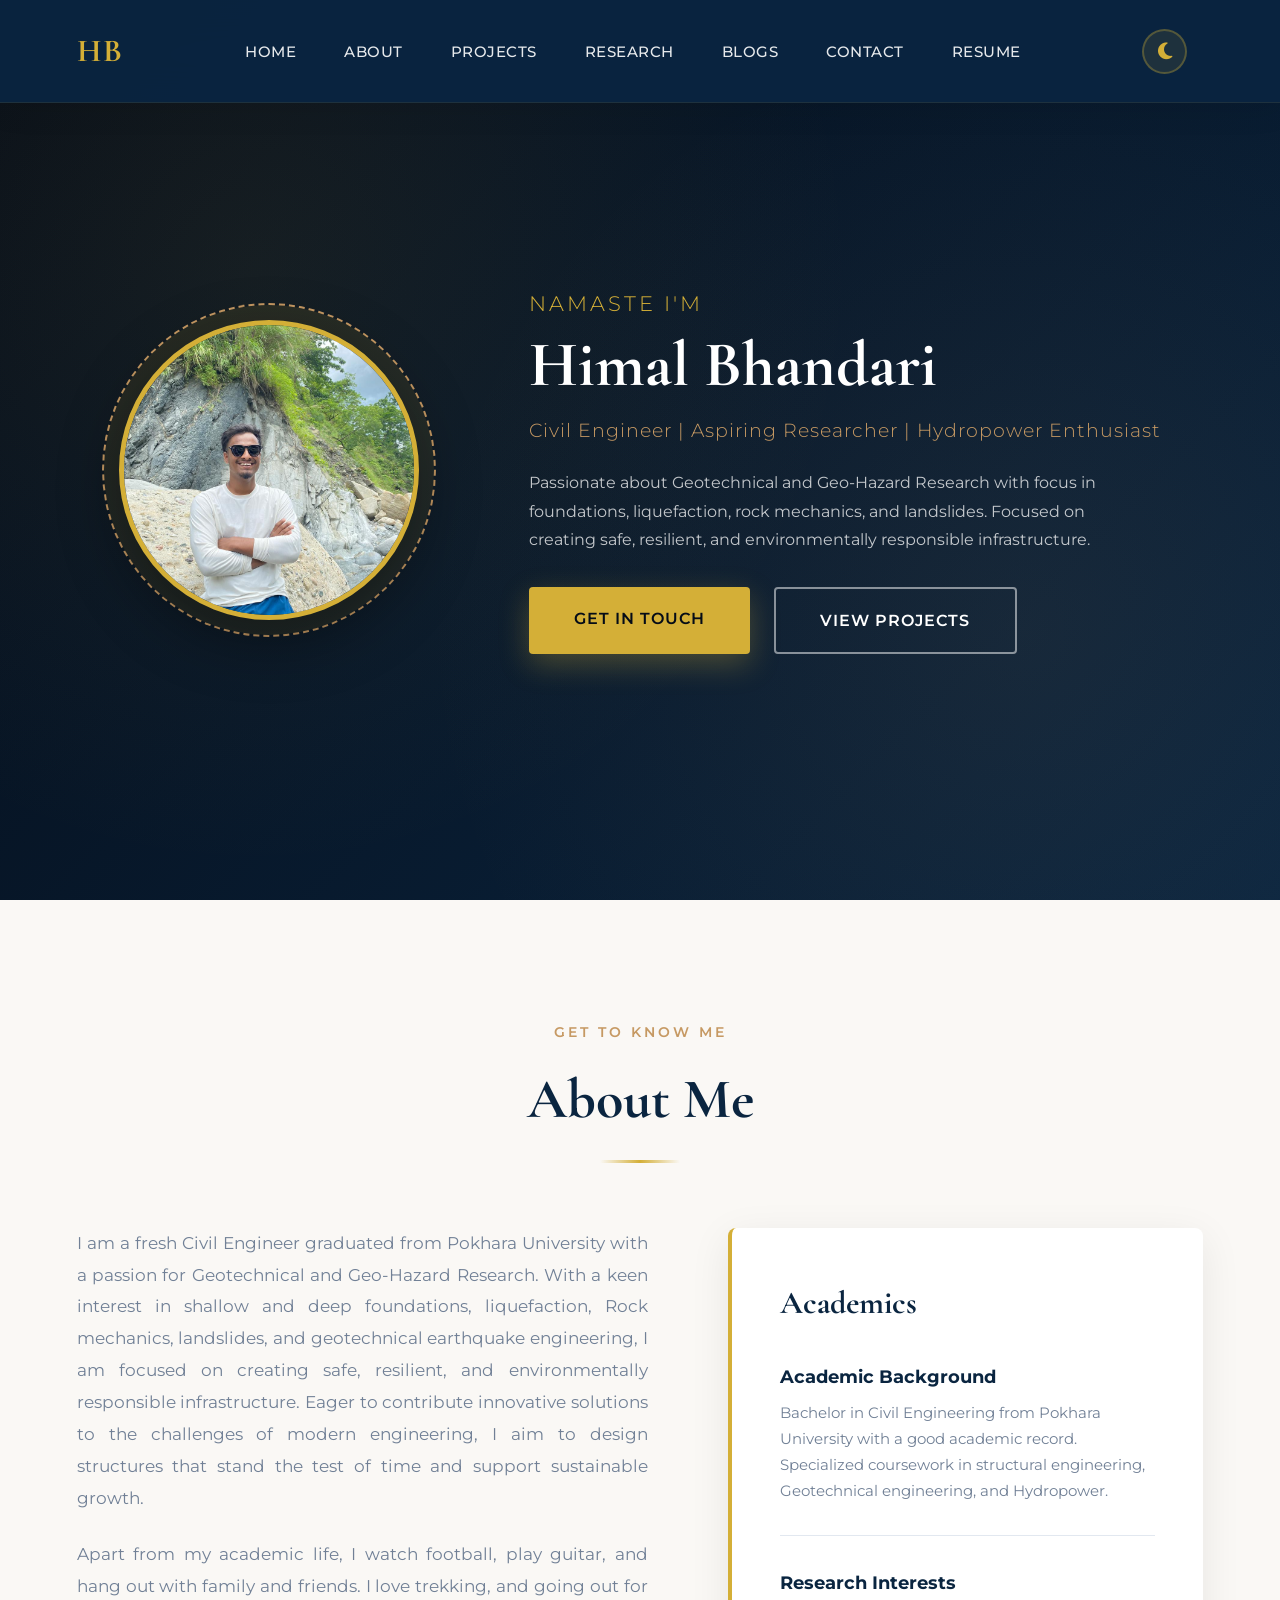
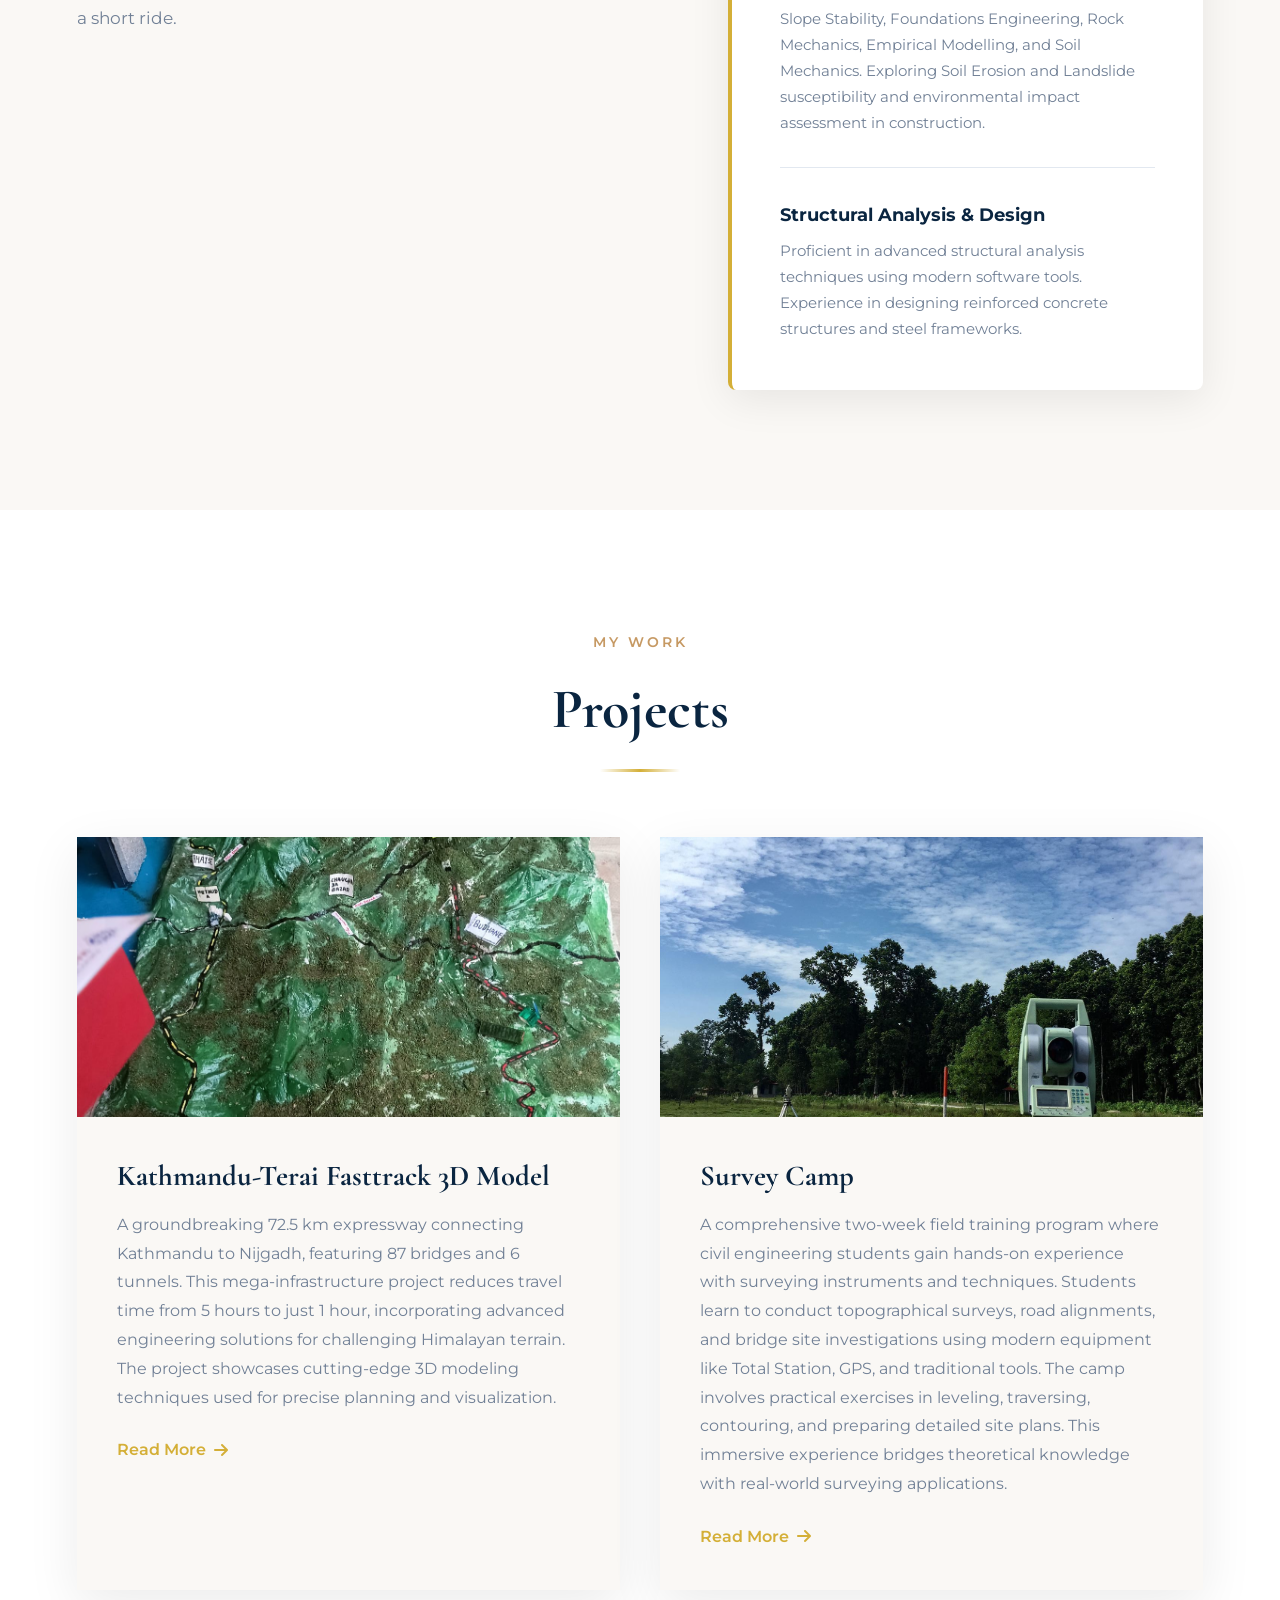
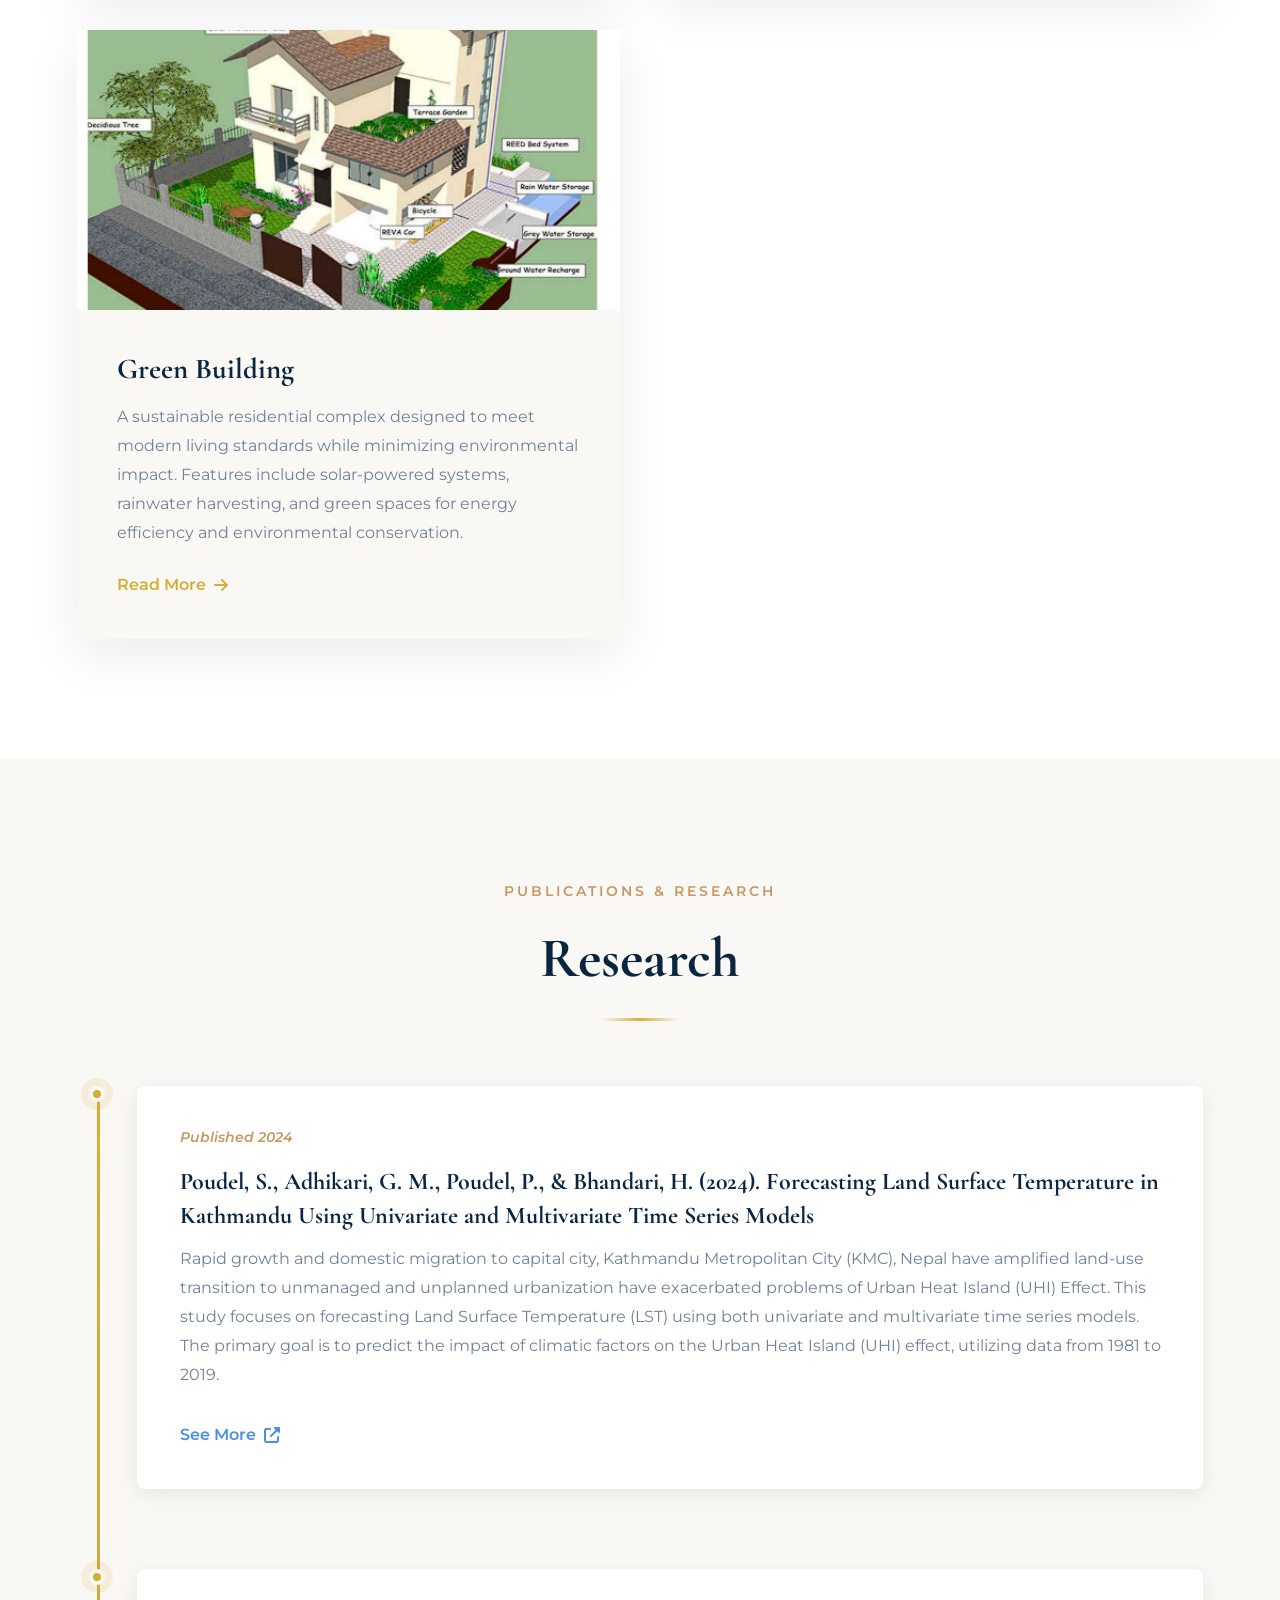
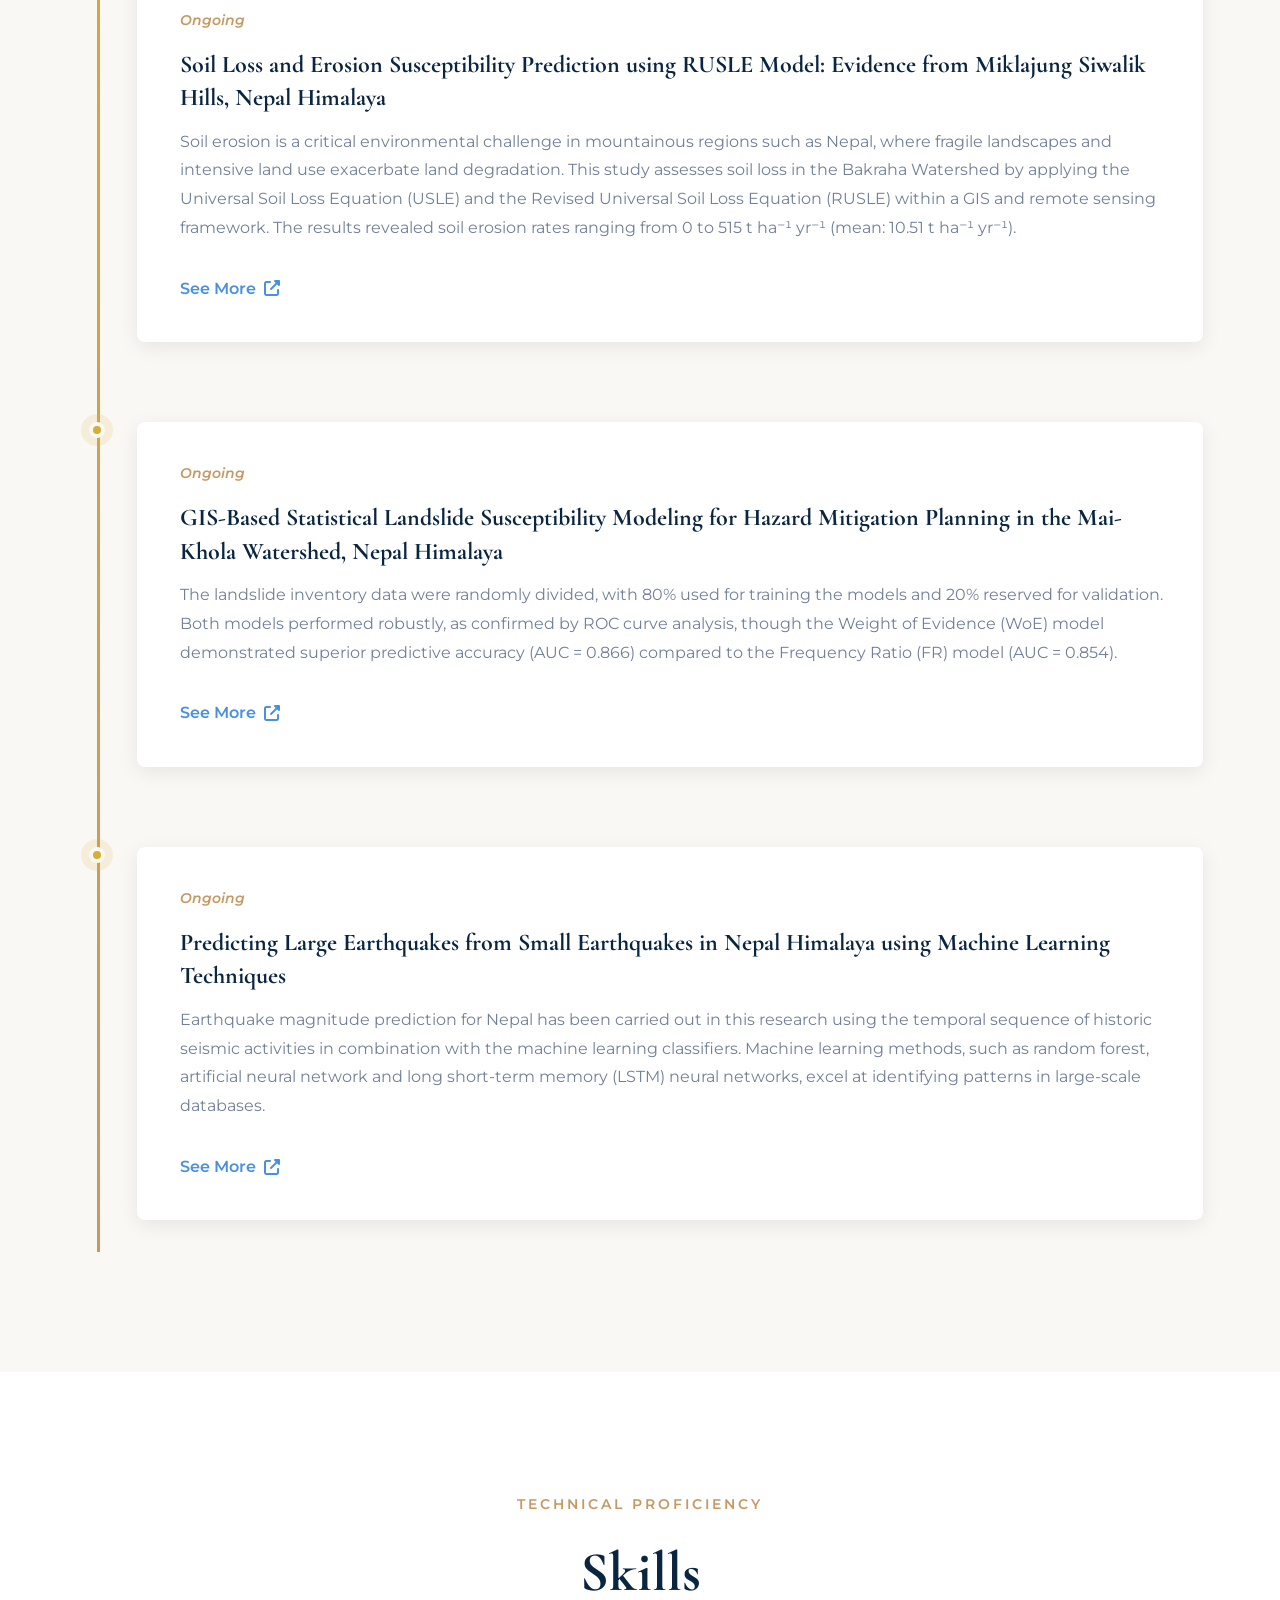
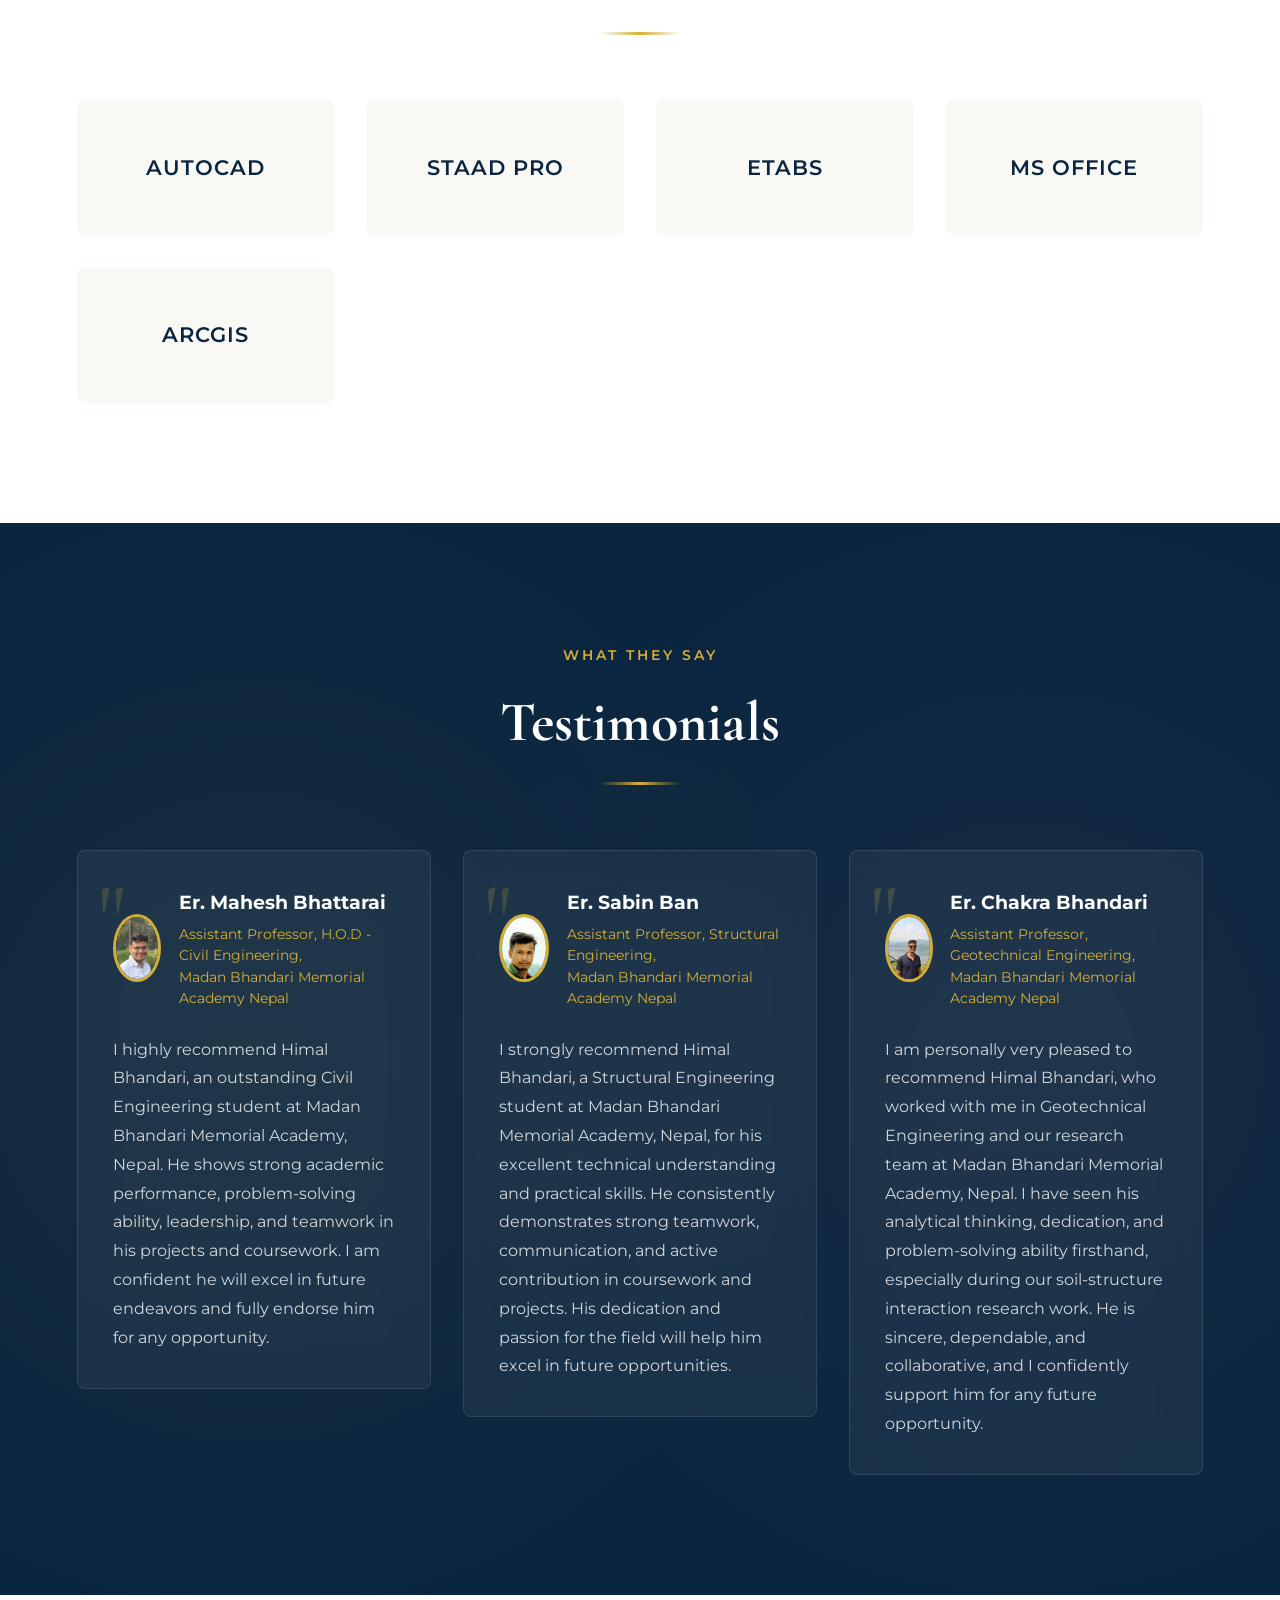
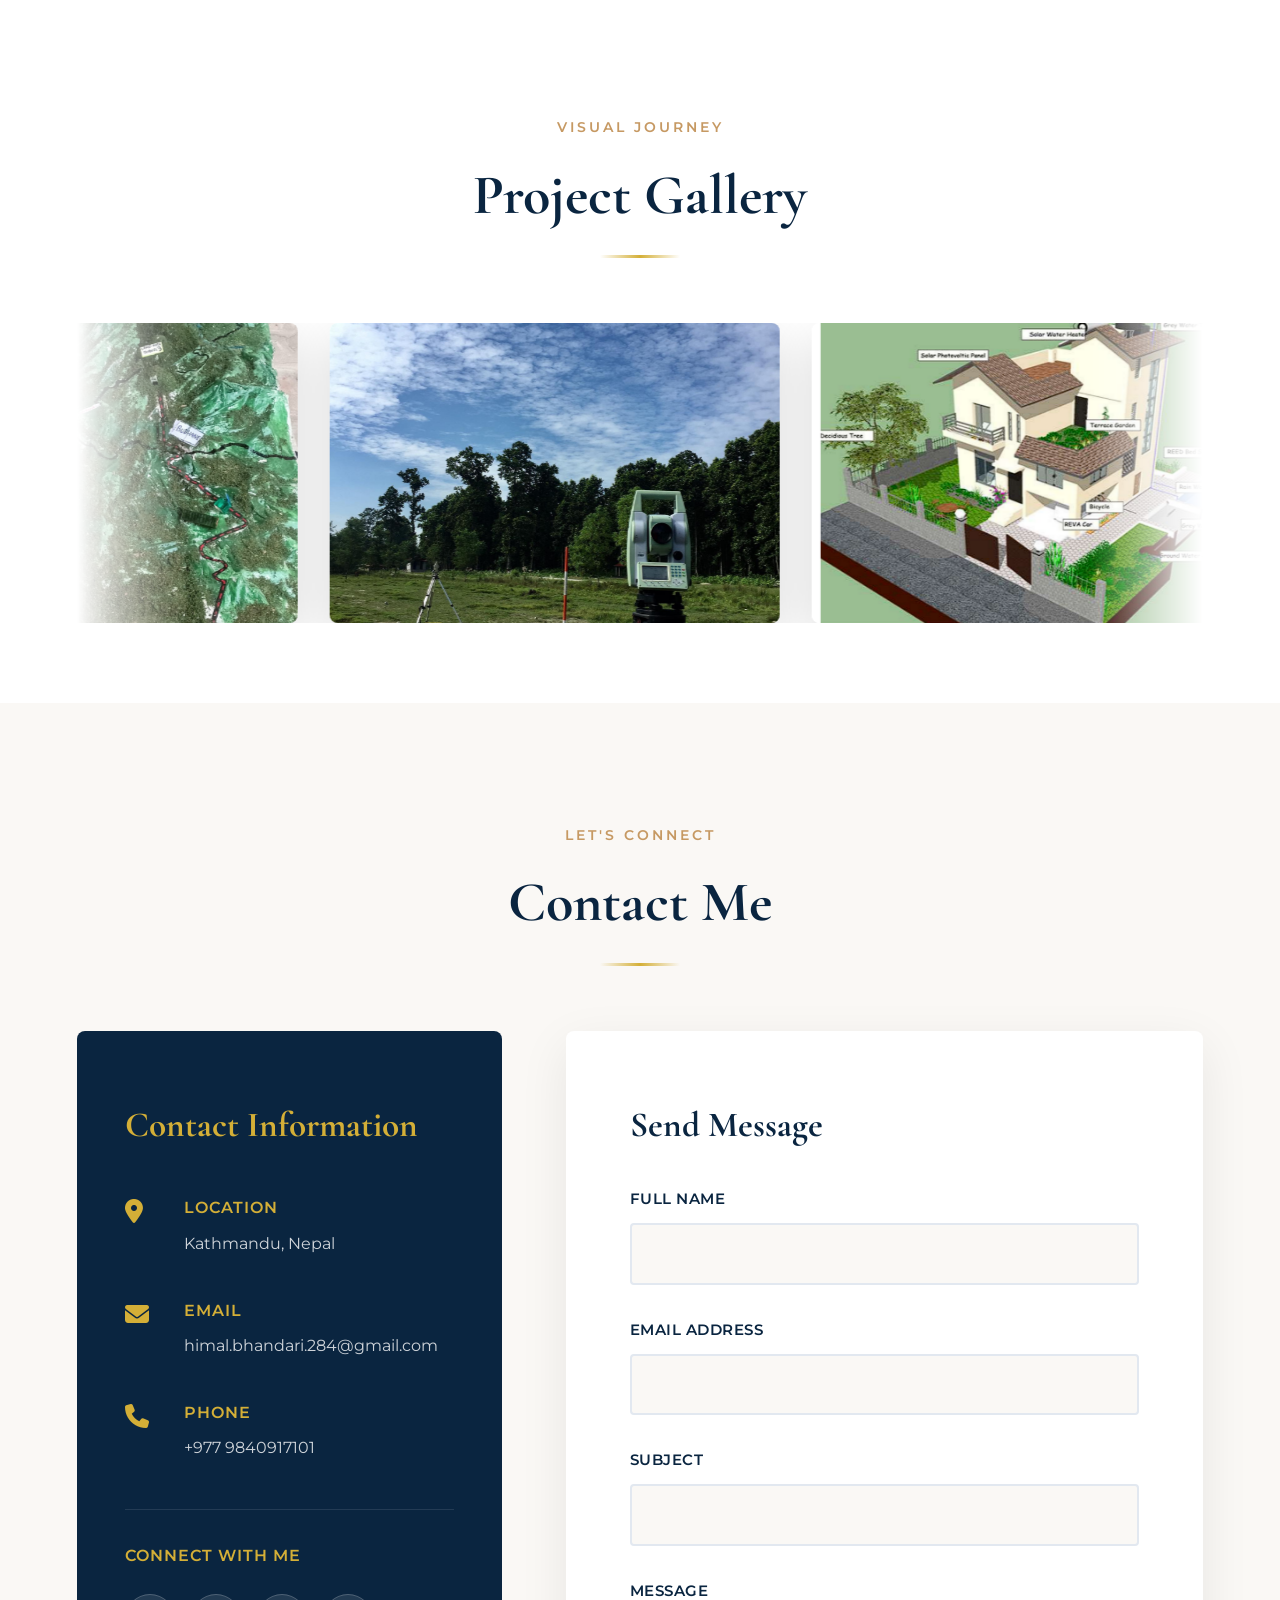
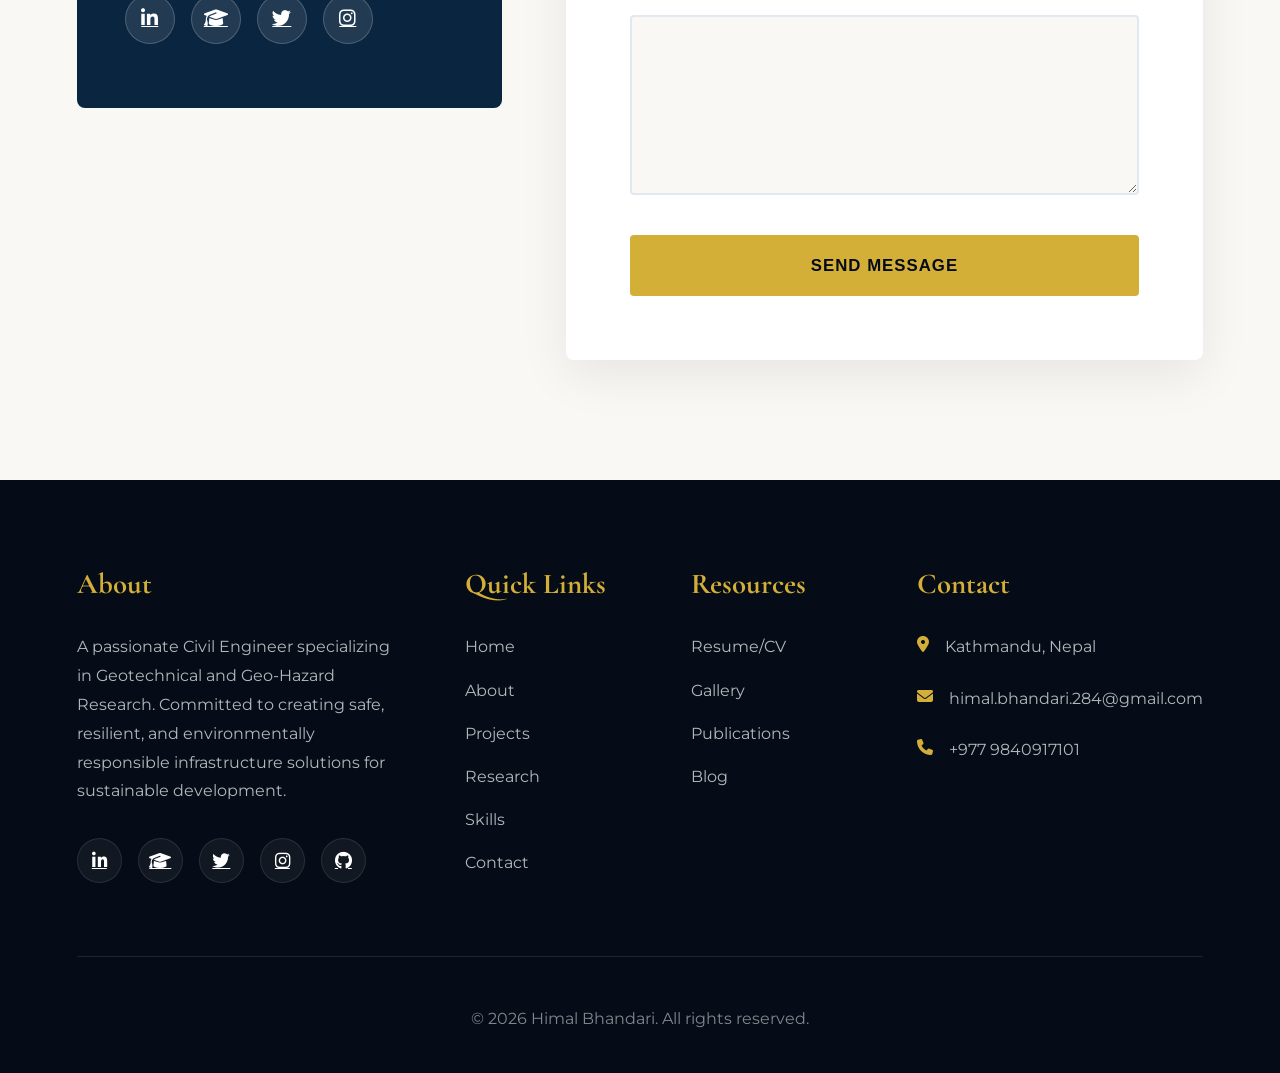
==== commit 4b081517: "email link and blog page footer changed" ====
--- a/index.html
+++ b/index.html
@@ -296,8 +296,8 @@
                         </div>
                         <div class="testimonial-text">
                             I highly recommend Himal Bhandari, an outstanding Civil Engineering student at Madan Bhandari Memorial Academy, Nepal.
-He shows strong academic performance, problem-solving ability, leadership, and teamwork in his projects and coursework.
-I am confident he will excel in future endeavors and fully endorse him for any opportunity.
+                                He shows strong academic performance, problem-solving ability, leadership, and teamwork in his projects and coursework.
+                                    I am confident he will excel in future endeavors and fully endorse him for any opportunity.
                         </div>
                     </div>
 
@@ -430,7 +430,7 @@
                         <i class="fas fa-envelope"></i>
                         <div class="contact-item-content">
                             <h4>Email</h4>
-                            <p>himalbhandari@example.com</p>
+                            <p>himal.bhandari.284@gmail.com</p>
                         </div>
                     </div>
 
--- a/style.css
+++ b/style.css
@@ -1309,6 +1309,16 @@
     margin-top: 3px;
 }
 
+.footer-contact-item a {
+    color: rgba(255,255,255,0.7);
+    text-decoration: none;
+    transition: color 0.3s ease;
+}
+
+.footer-contact-item a:hover {
+    color: var(--accent);
+}
+
 .footer-bottom {
     text-align: center;
     padding-top: 3rem;
--- a/blogs-page.css
+++ b/blogs-page.css
@@ -482,6 +482,16 @@
 
 .contact-info .icon {
     font-size: 1.2rem;
+}
+
+.footer-contact-item a {
+    color: var(--text-gray);
+    text-decoration: none;
+    transition: color 0.3s ease;
+}
+
+.footer-contact-item a:hover {
+    color: var(--accent-gold);
 }
 
 .social-links {
@@ -610,15 +620,15 @@
     
     .footer-content {
         grid-template-columns: 1fr;
-        text-align: center;
+        text-align: left;
     }
     
     .social-links {
-        justify-content: center;
+        justify-content: flex-start;
     }
     
     .contact-info li {
-        justify-content: center;
+        justify-content: flex-start;
     }
 }
 
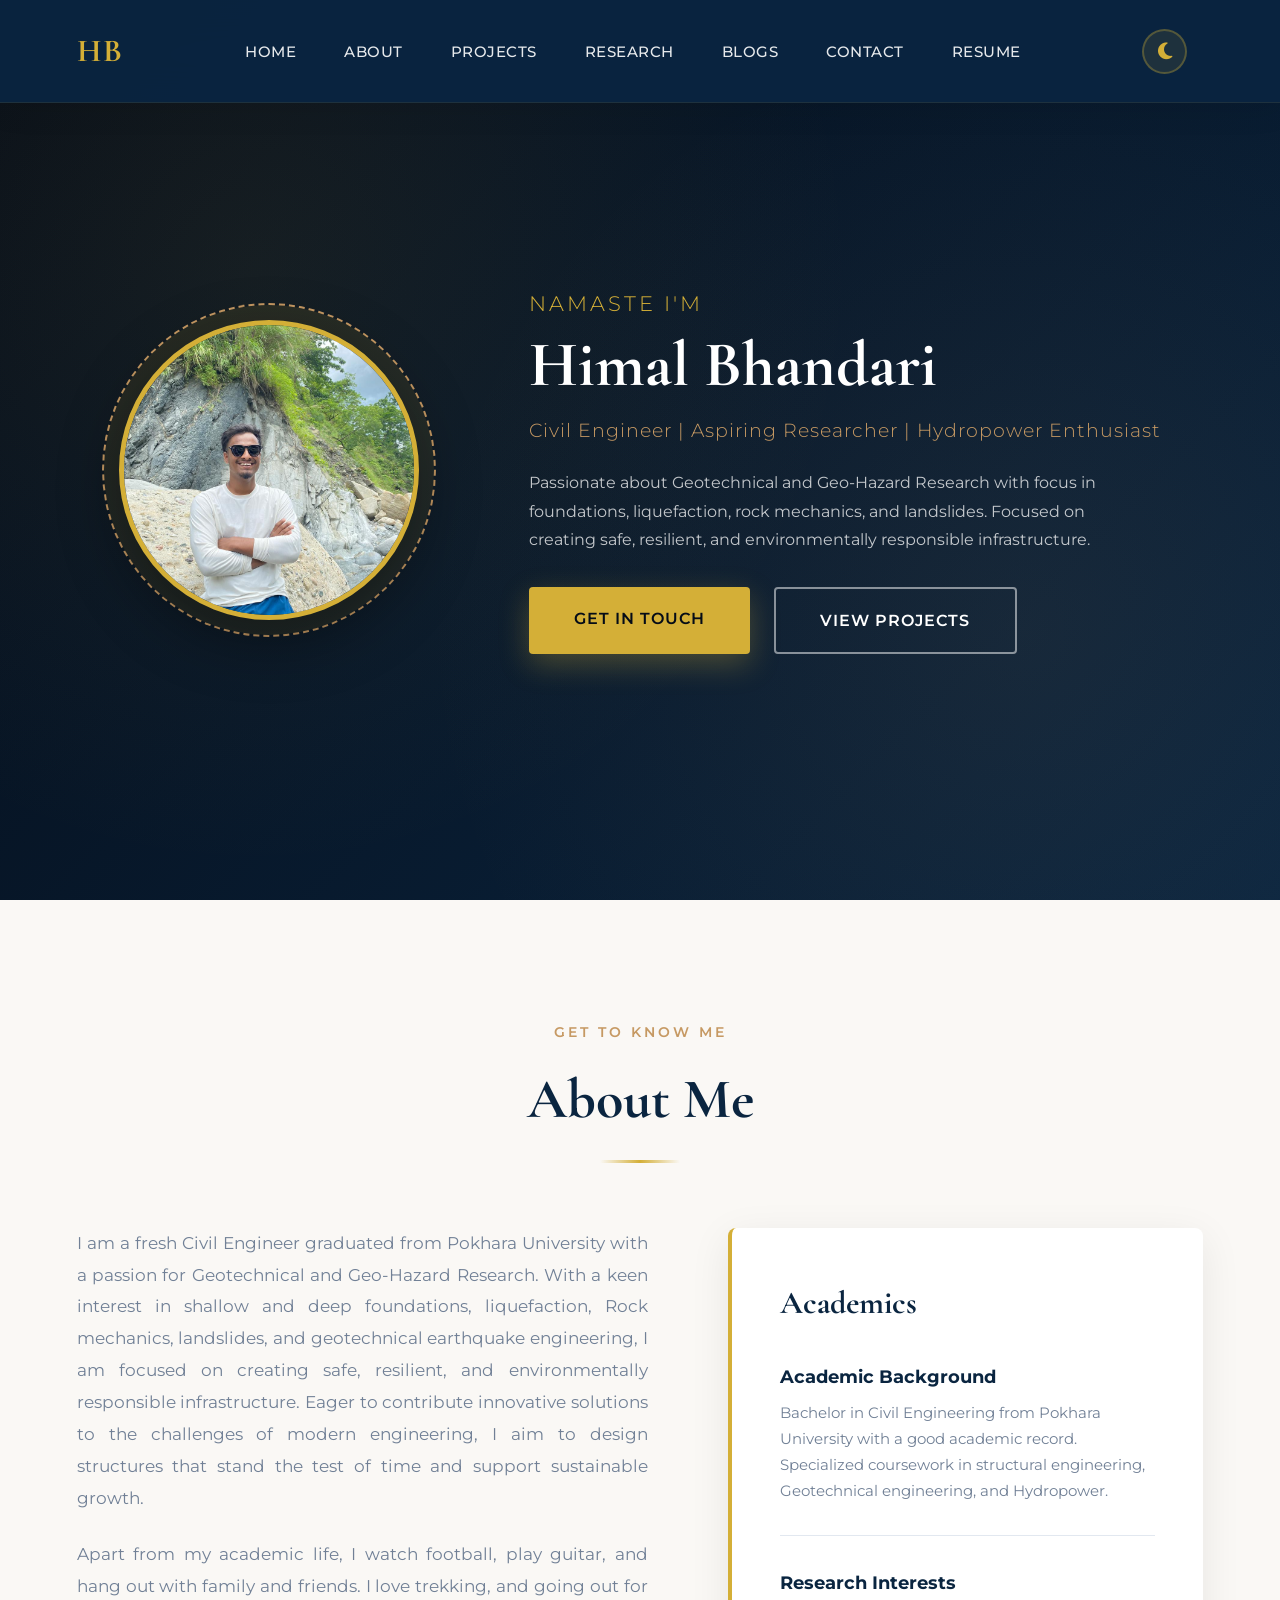
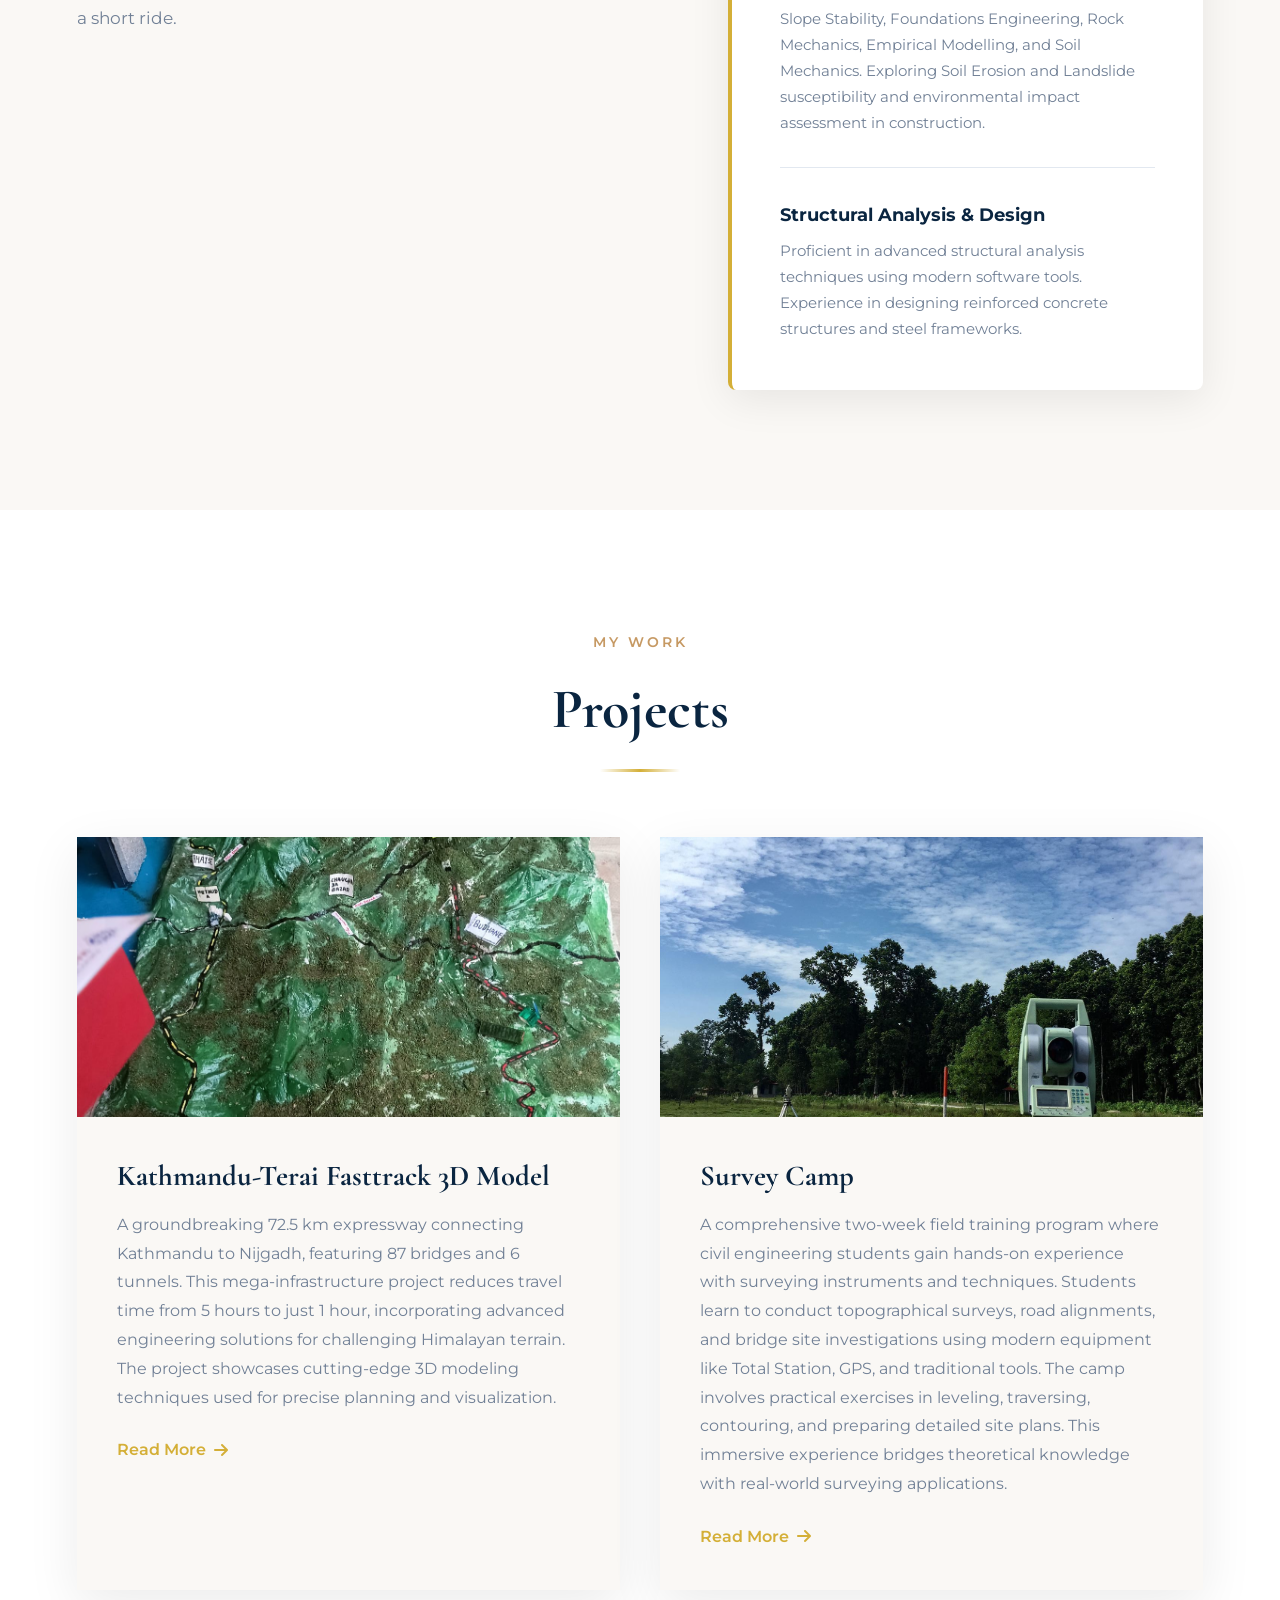
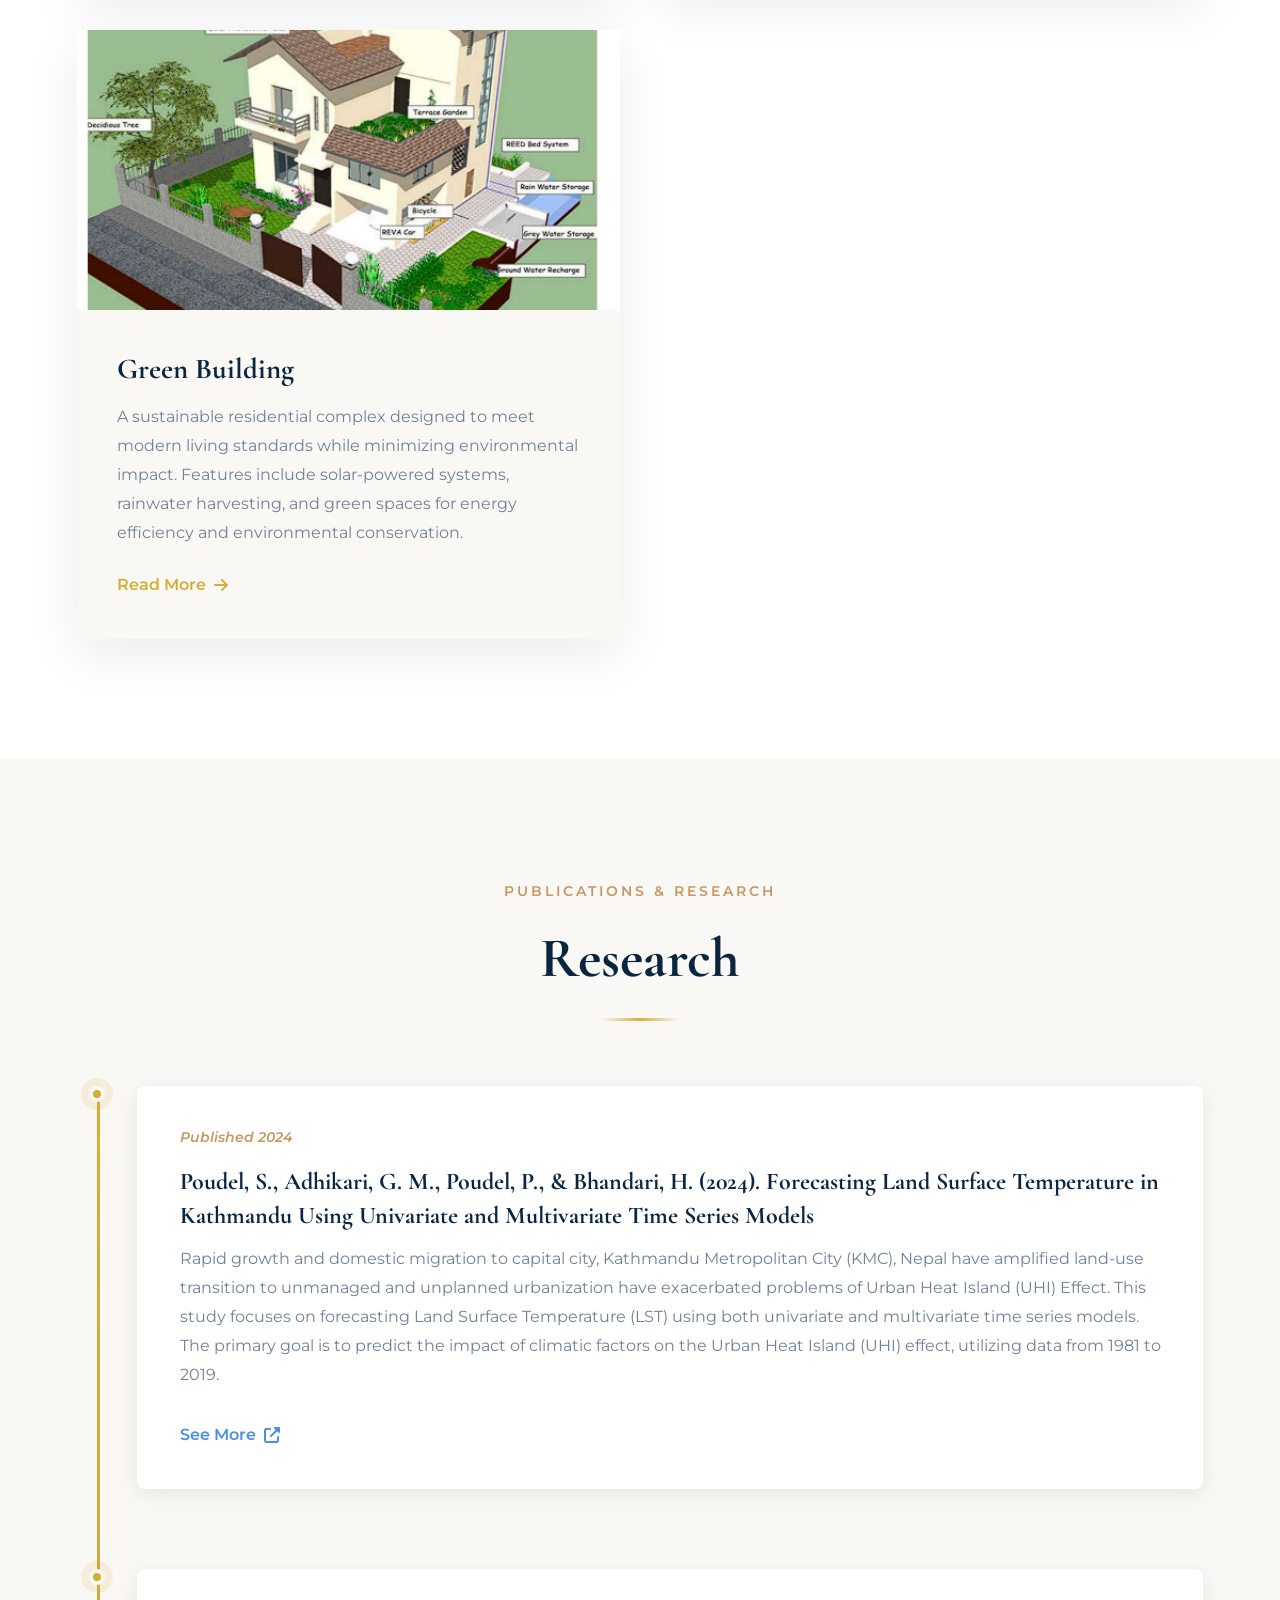
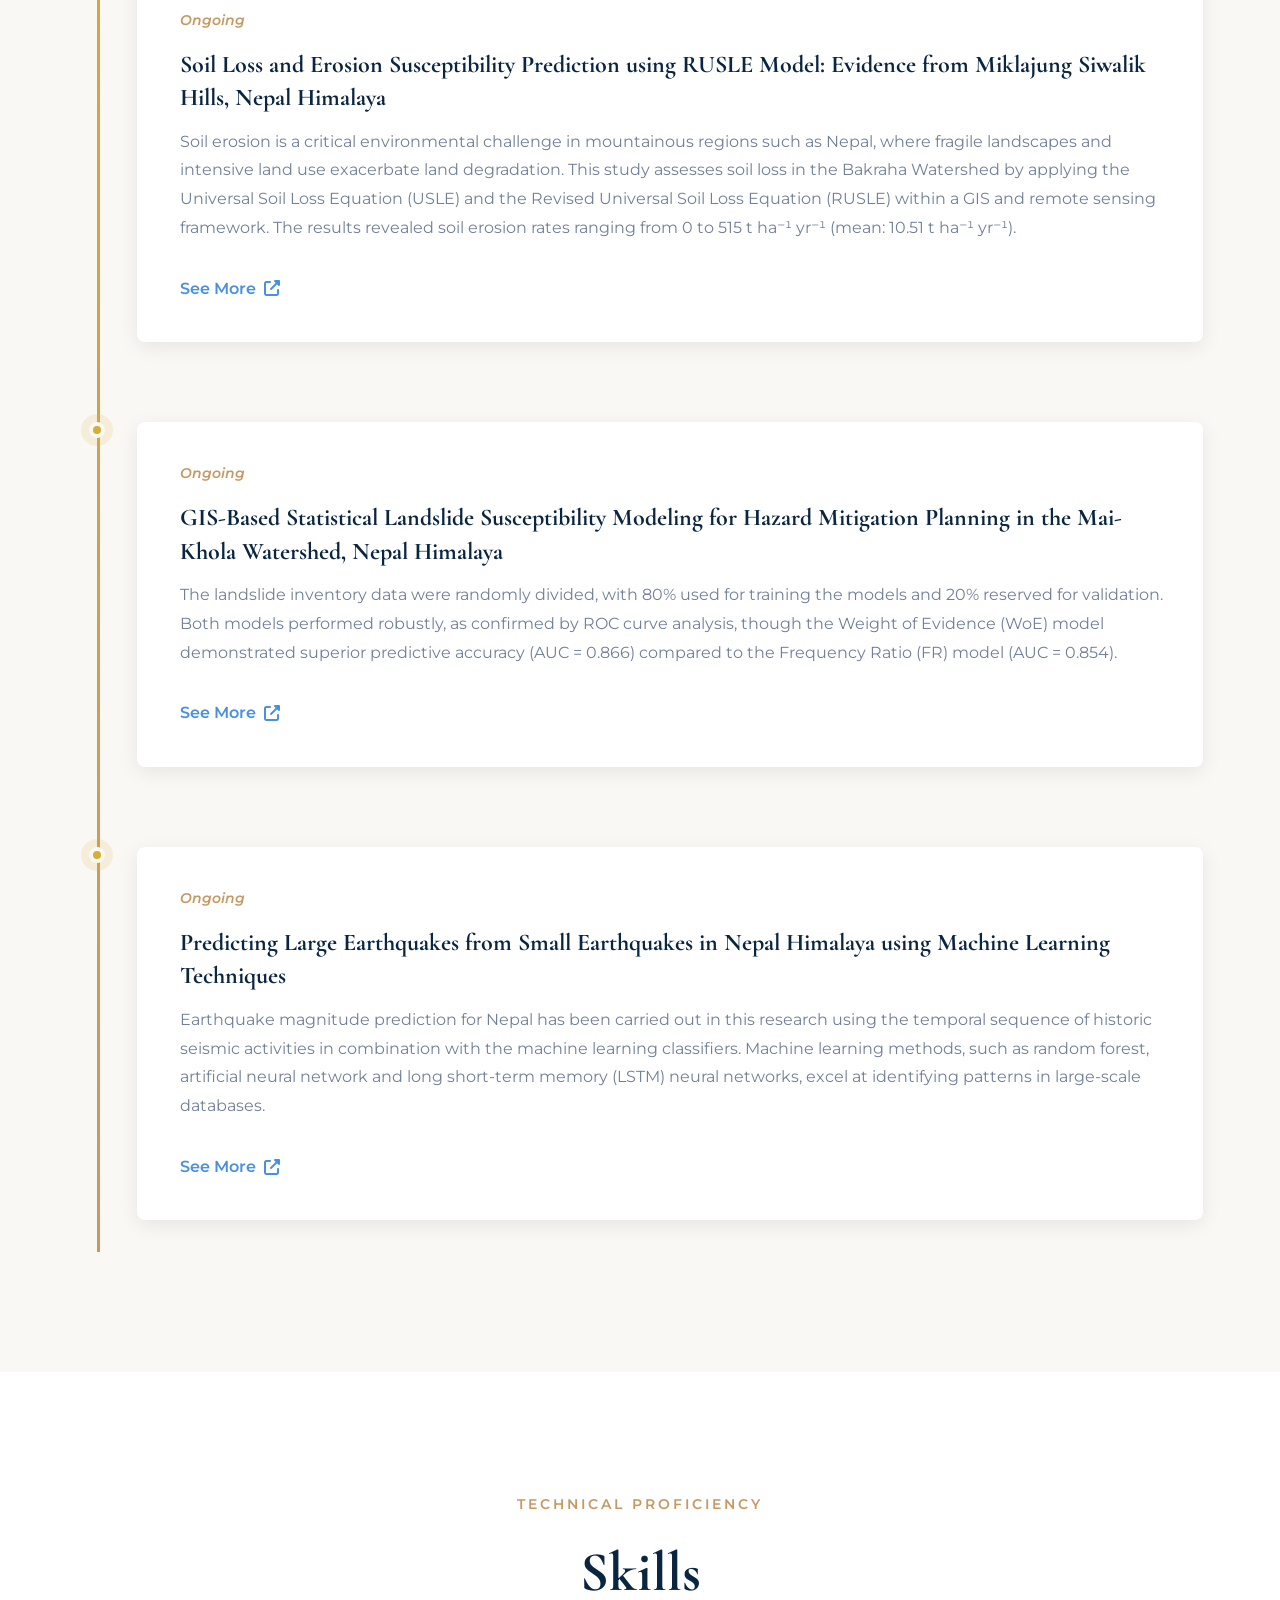
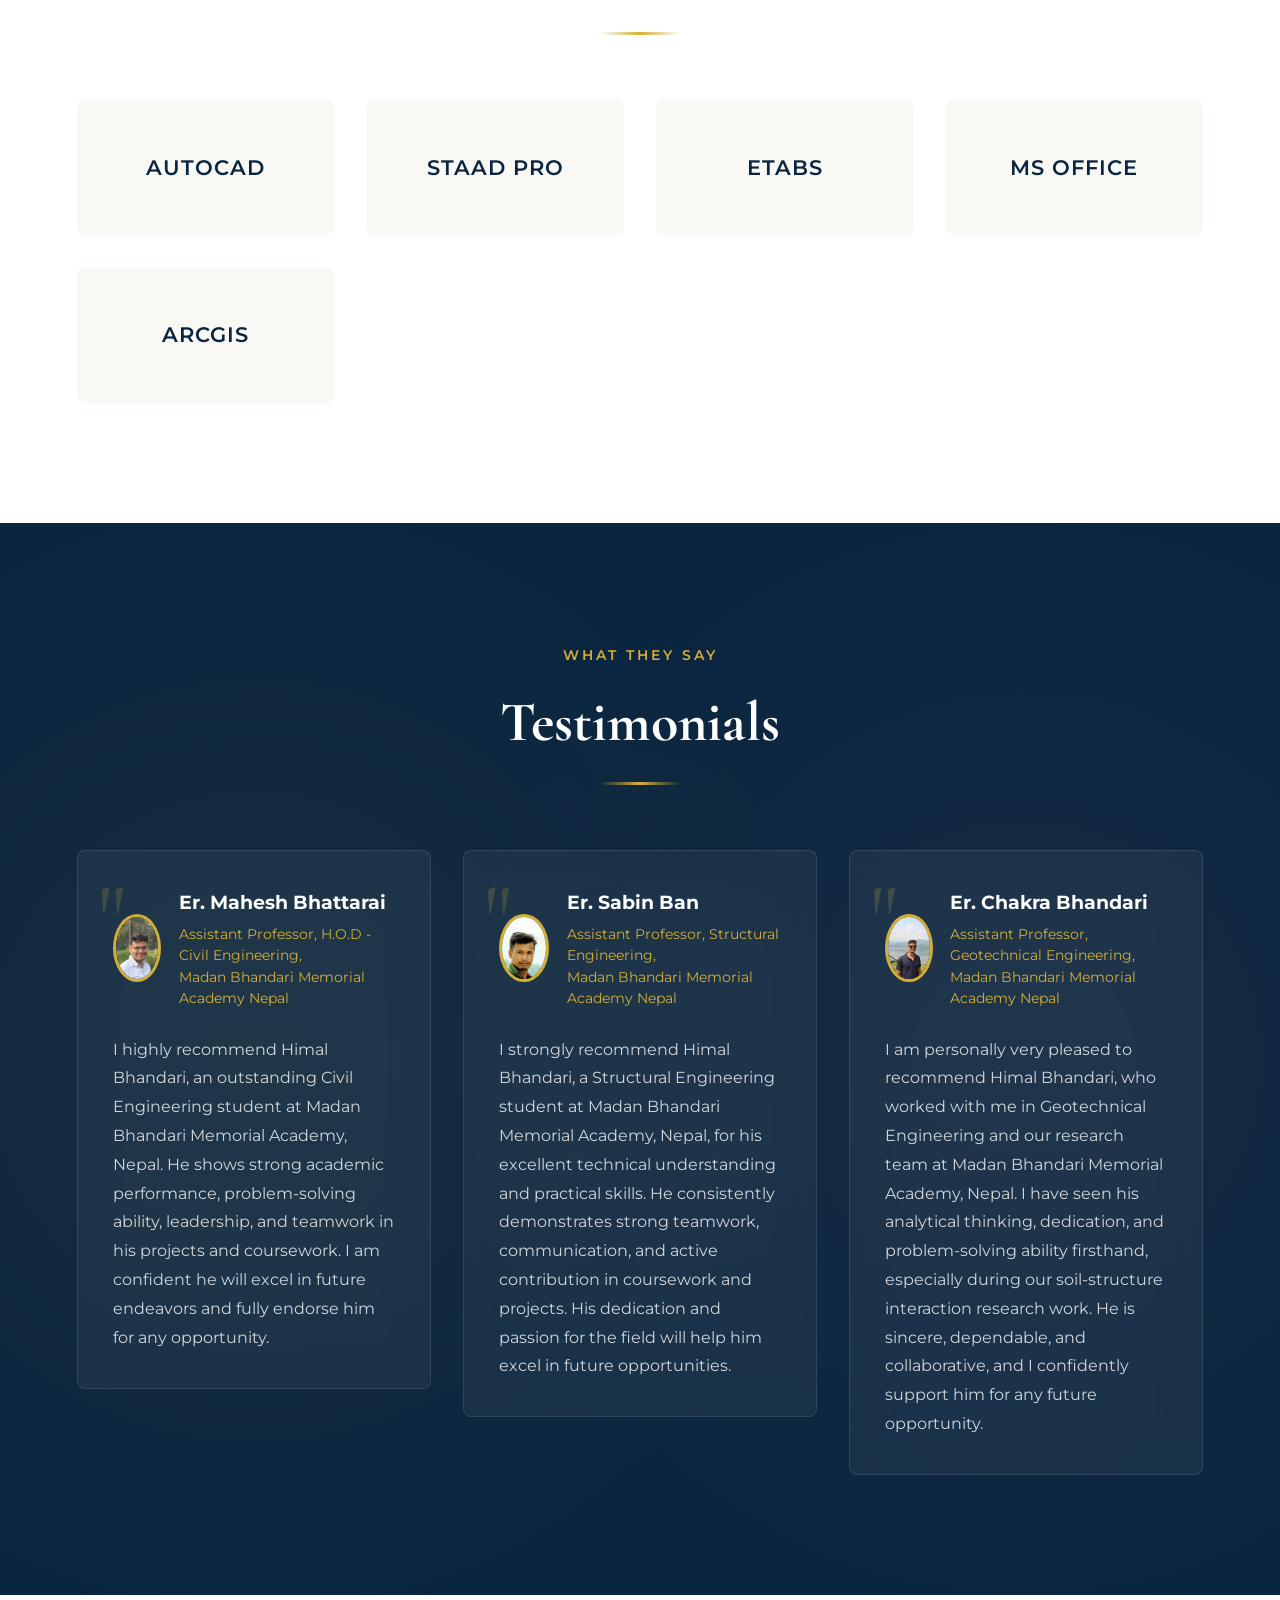
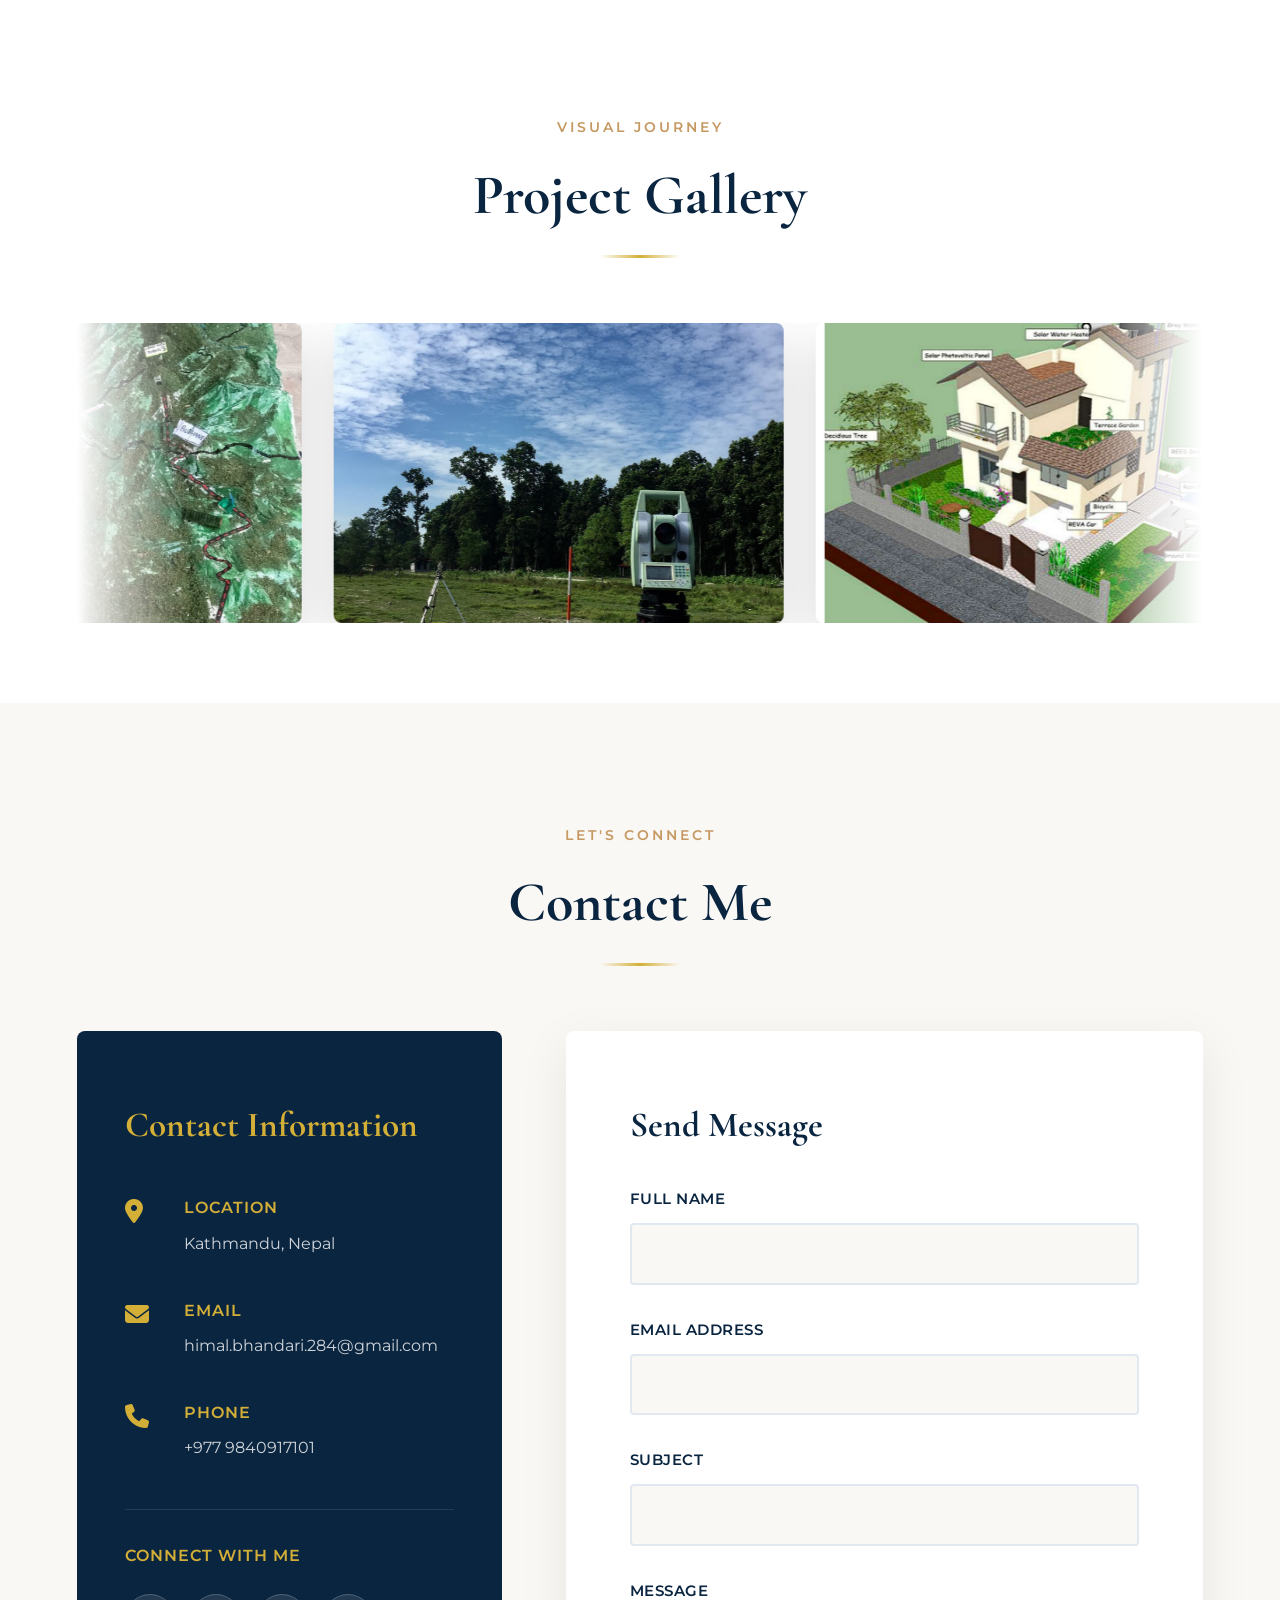
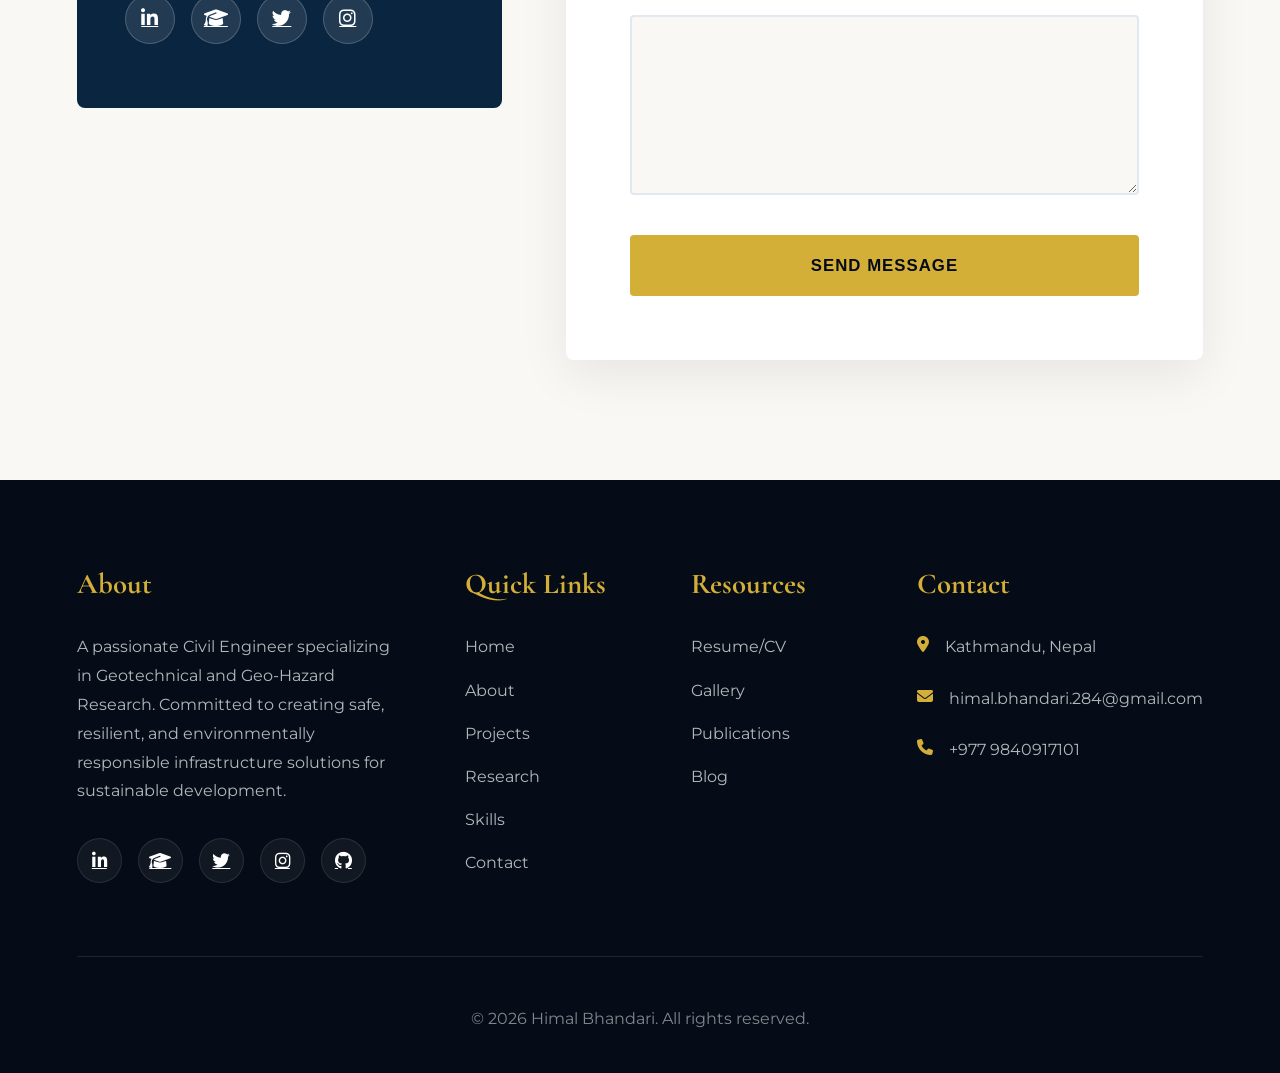
==== commit 756e7b5a: "added the email link to the contact information and foter of the website" ====
--- a/index.html
+++ b/index.html
@@ -430,7 +430,7 @@
                         <i class="fas fa-envelope"></i>
                         <div class="contact-item-content">
                             <h4>Email</h4>
-                            <p>himal.bhandari.284@gmail.com</p>
+                            <p><a href="mailto:himal.bhandari.284@gmail.com">himal.bhandari.284@gmail.com</a></p>
                         </div>
                     </div>
 
--- a/style.css
+++ b/style.css
@@ -1090,6 +1090,20 @@
     line-height: 1.7;
 }
 
+.contact-item-content a {
+    color: rgba(255,255,255,0.8);
+    text-decoration: none;
+    transition: color 0.3s ease;
+}
+
+.contact-item-content a:visited {
+    color: rgba(255,255,255,0.8);
+}
+
+.contact-item-content a:hover {
+    color: var(--accent);
+}
+
 .contact-social {
     margin-top: 3rem;
     padding-top: 2rem;
@@ -1315,6 +1329,10 @@
     transition: color 0.3s ease;
 }
 
+.footer-contact-item a:visited {
+    color: rgba(255,255,255,0.7);
+}
+
 .footer-contact-item a:hover {
     color: var(--accent);
 }
